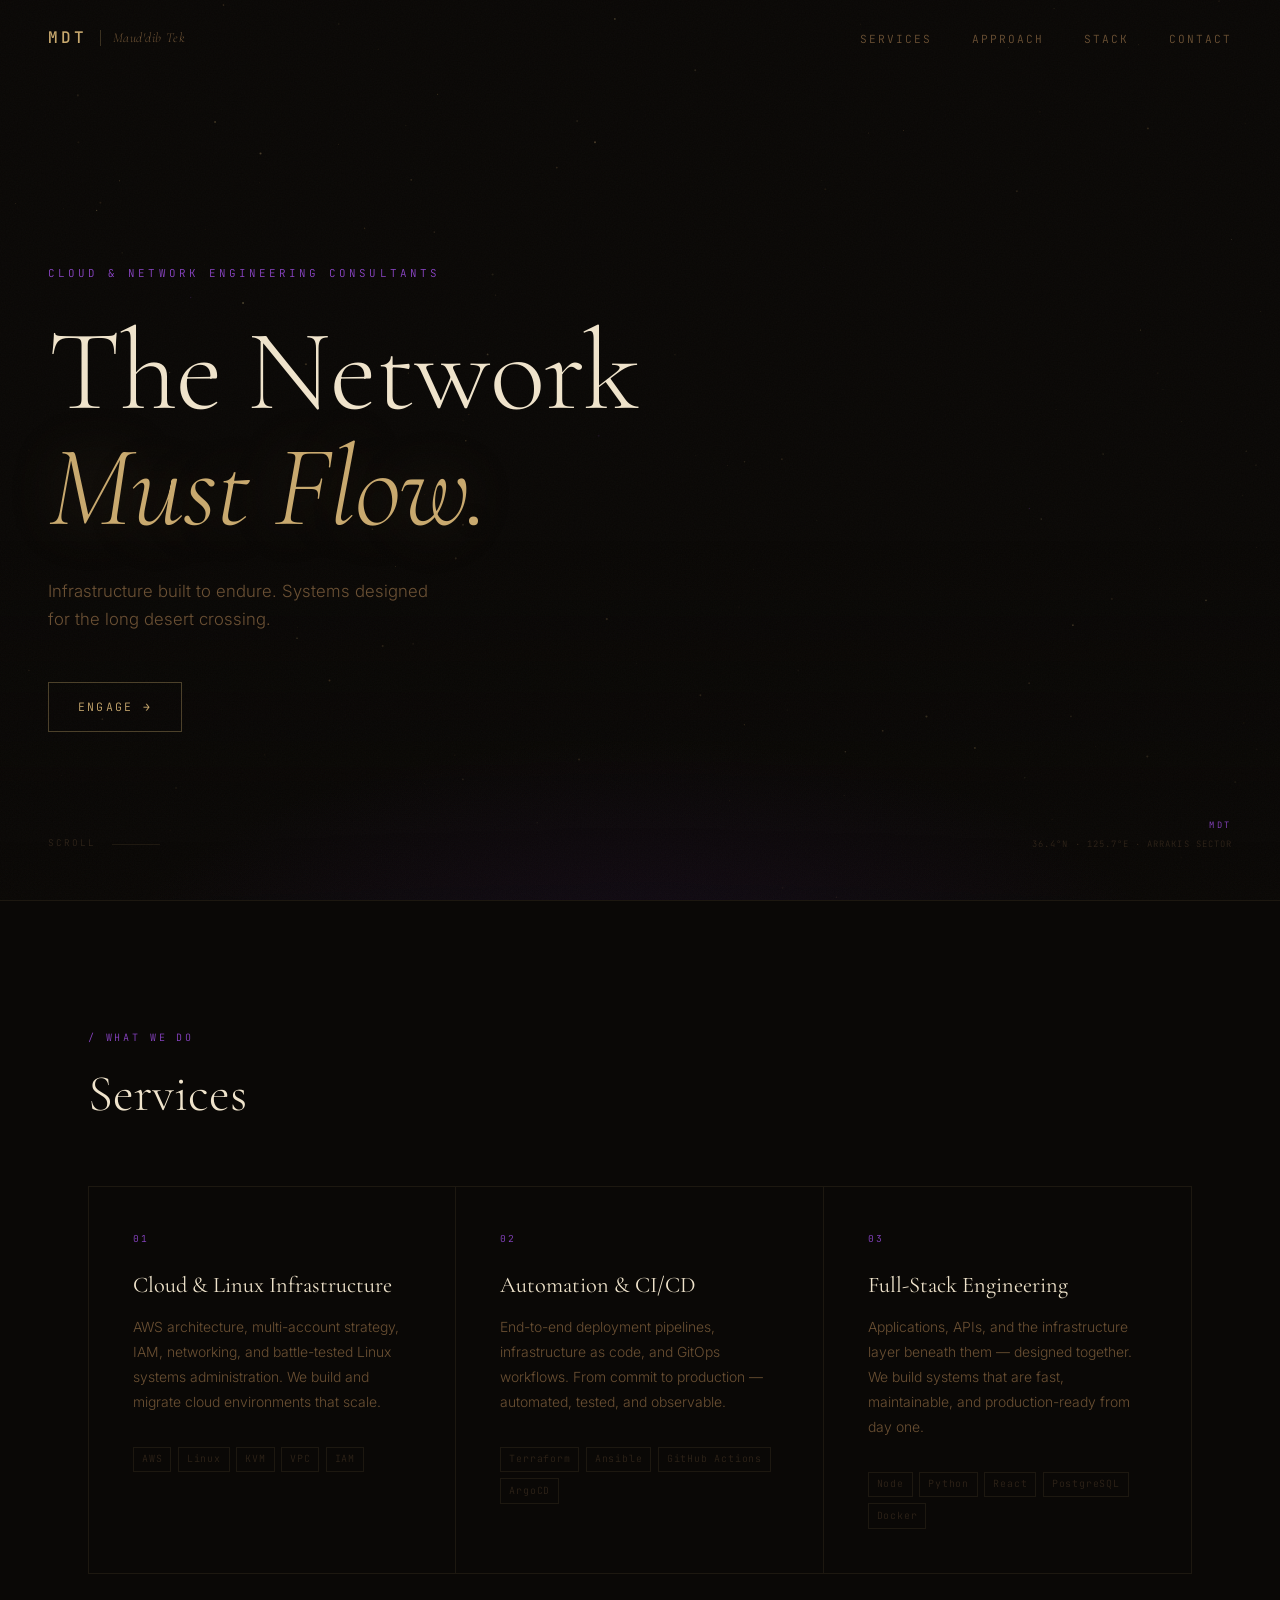
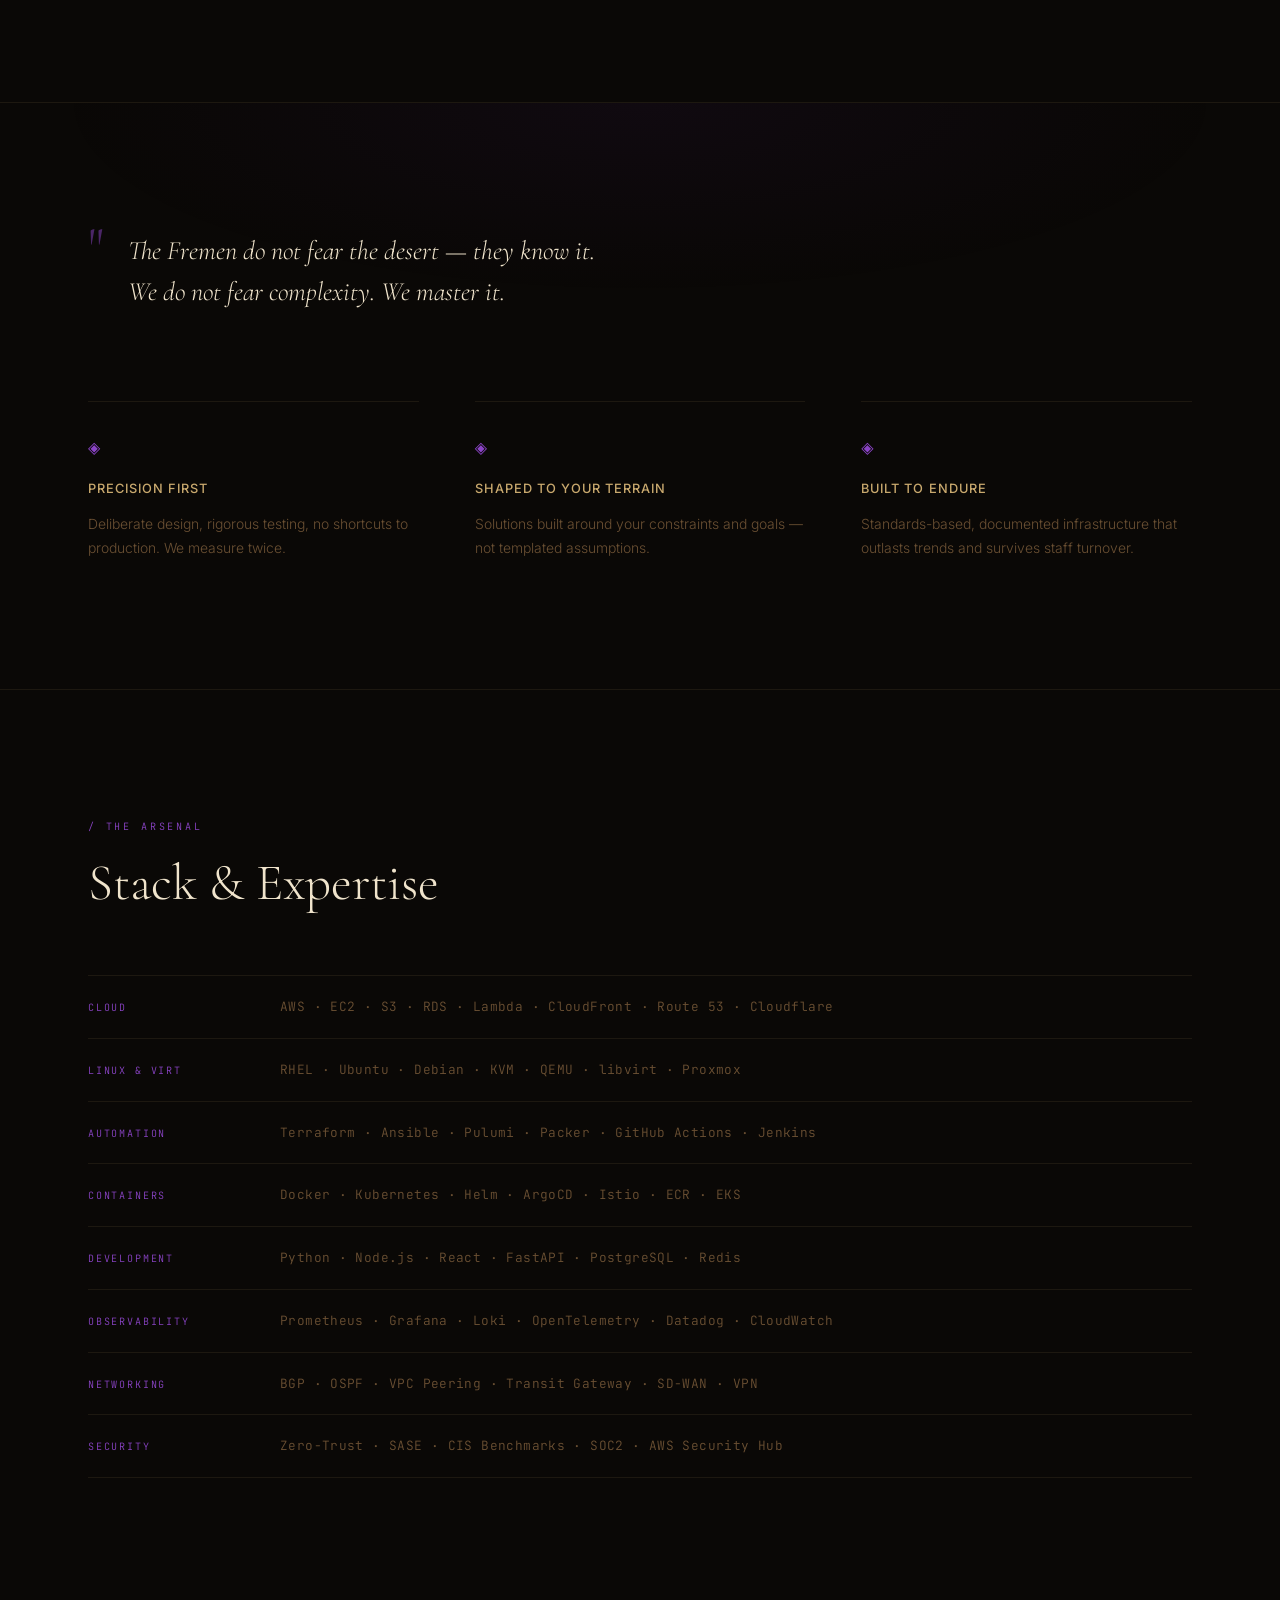
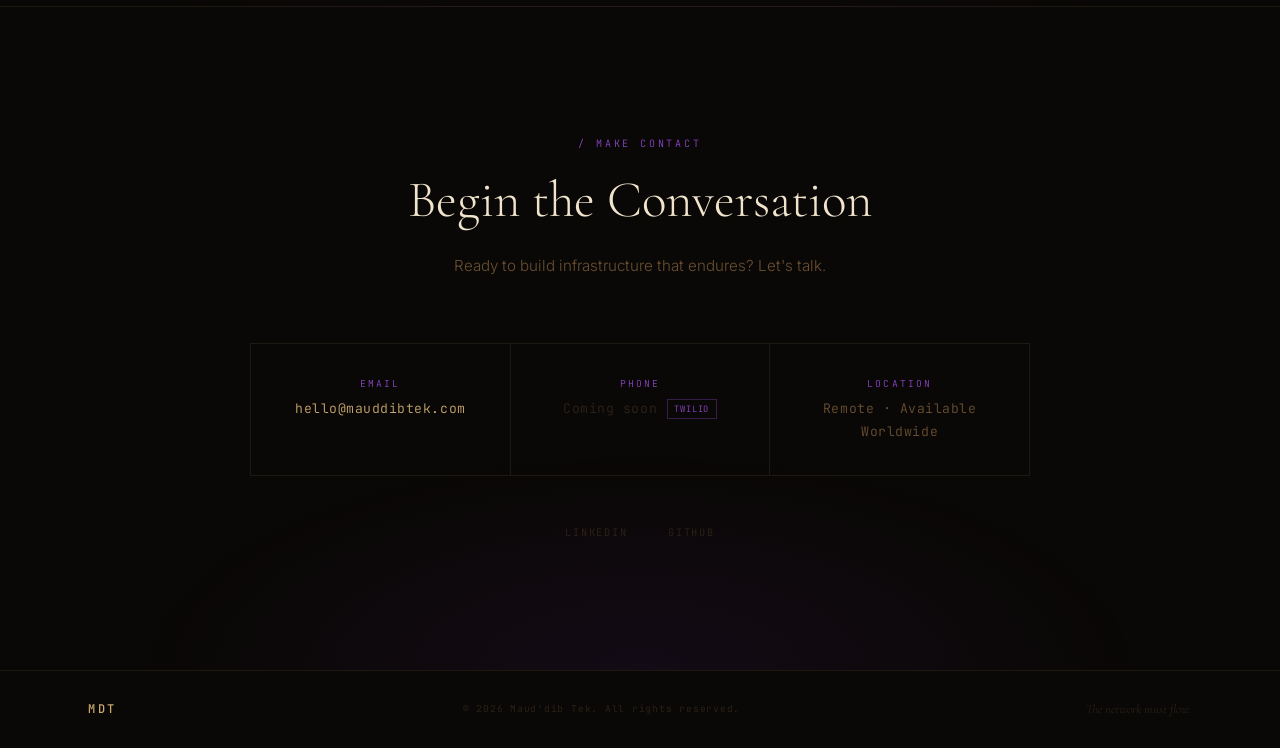
==== index.html @ 962f30f7 "Initial build: MDT — Maud'dib Tek landing site Dune-themed cloud/network engineering consulting land" ====
<!DOCTYPE html>
<html lang="en">
<head>
  <meta charset="UTF-8">
  <meta name="viewport" content="width=device-width, initial-scale=1.0">
  <meta name="description" content="MDT — Maud'dib Tek. Cloud, Linux, and network engineering consultants. The network must flow.">
  <title>MDT — Maud'dib Tek</title>
  <link rel="icon" href="favicon.svg" type="image/svg+xml">
  <link rel="preconnect" href="https://fonts.googleapis.com">
  <link rel="preconnect" href="https://fonts.gstatic.com" crossorigin>
  <link href="https://fonts.googleapis.com/css2?family=Cormorant+Garamond:ital,wght@0,300;0,400;0,500;1,300;1,400&family=Inter:wght@300;400;500&family=JetBrains+Mono:wght@300;400;500&display=swap" rel="stylesheet">
  <link rel="stylesheet" href="style.css">
</head>
<body>

  <canvas id="sand-canvas" aria-hidden="true"></canvas>

  <!-- Navigation -->
  <nav id="nav">
    <div class="nav-inner">
      <a href="#" class="nav-logo" aria-label="MDT home">
        <span class="logo-mdt">MDT</span>
        <span class="logo-rule"></span>
        <span class="logo-full">Maud'dib Tek</span>
      </a>
      <ul class="nav-links" role="list">
        <li><a href="#services">Services</a></li>
        <li><a href="#approach">Approach</a></li>
        <li><a href="#stack">Stack</a></li>
        <li><a href="#contact">Contact</a></li>
      </ul>
    </div>
  </nav>

  <!-- Hero -->
  <section id="hero" aria-label="Hero">
    <div class="hero-inner">
      <p class="hero-eyebrow">Cloud &amp; Network Engineering Consultants</p>
      <h1 class="hero-title">
        The Network<br><em>Must Flow.</em>
      </h1>
      <p class="hero-sub">
        Infrastructure built to endure. Systems designed for the long desert crossing.
      </p>
      <a href="#contact" class="btn-primary">Engage <span aria-hidden="true">→</span></a>
    </div>

    <div class="hero-coords" aria-hidden="true">
      <span class="coord-label">MDT</span>
      <span class="coord-val">36.4°N · 125.7°E · ARRAKIS SECTOR</span>
    </div>

    <div class="hero-scroll" aria-hidden="true">
      <span>scroll</span>
      <div class="scroll-bar"><div class="scroll-fill"></div></div>
    </div>
  </section>

  <!-- Services -->
  <section id="services" aria-labelledby="services-heading">
    <div class="section-inner">
      <p class="section-eyebrow reveal">/ what we do</p>
      <h2 id="services-heading" class="section-title reveal">Services</h2>
      <div class="services-grid">

        <article class="service-card reveal">
          <div class="card-num" aria-hidden="true">01</div>
          <h3>Cloud &amp; Linux Infrastructure</h3>
          <p>
            AWS architecture, multi-account strategy, IAM, networking, and battle-tested
            Linux systems administration. We build and migrate cloud environments that scale.
          </p>
          <ul class="tag-list" aria-label="Technologies">
            <li>AWS</li><li>Linux</li><li>KVM</li><li>VPC</li><li>IAM</li>
          </ul>
        </article>

        <article class="service-card reveal">
          <div class="card-num" aria-hidden="true">02</div>
          <h3>Automation &amp; CI/CD</h3>
          <p>
            End-to-end deployment pipelines, infrastructure as code, and GitOps workflows.
            From commit to production — automated, tested, and observable.
          </p>
          <ul class="tag-list" aria-label="Technologies">
            <li>Terraform</li><li>Ansible</li><li>GitHub Actions</li><li>ArgoCD</li>
          </ul>
        </article>

        <article class="service-card reveal">
          <div class="card-num" aria-hidden="true">03</div>
          <h3>Full-Stack Engineering</h3>
          <p>
            Applications, APIs, and the infrastructure layer beneath them — designed together.
            We build systems that are fast, maintainable, and production-ready from day one.
          </p>
          <ul class="tag-list" aria-label="Technologies">
            <li>Node</li><li>Python</li><li>React</li><li>PostgreSQL</li><li>Docker</li>
          </ul>
        </article>

      </div>
    </div>
  </section>

  <!-- Approach -->
  <section id="approach" aria-labelledby="approach-heading">
    <div class="section-inner">
      <div class="approach-quote reveal" aria-label="Company philosophy">
        <span class="quote-glyph" aria-hidden="true">"</span>
        <blockquote>
          The Fremen do not fear the desert — they know it.<br>
          We do not fear complexity. We master it.
        </blockquote>
      </div>

      <div class="approach-pillars">
        <div class="pillar reveal">
          <span class="pillar-mark" aria-hidden="true">◈</span>
          <h3>Precision First</h3>
          <p>Deliberate design, rigorous testing, no shortcuts to production. We measure twice.</p>
        </div>
        <div class="pillar reveal">
          <span class="pillar-mark" aria-hidden="true">◈</span>
          <h3>Shaped to Your Terrain</h3>
          <p>Solutions built around your constraints and goals — not templated assumptions.</p>
        </div>
        <div class="pillar reveal">
          <span class="pillar-mark" aria-hidden="true">◈</span>
          <h3>Built to Endure</h3>
          <p>Standards-based, documented infrastructure that outlasts trends and survives staff turnover.</p>
        </div>
      </div>
    </div>
  </section>

  <!-- Stack -->
  <section id="stack" aria-labelledby="stack-heading">
    <div class="section-inner">
      <p class="section-eyebrow reveal">/ the arsenal</p>
      <h2 id="stack-heading" class="section-title reveal">Stack &amp; Expertise</h2>
      <div class="stack-grid">
        <div class="stack-row reveal">
          <span class="stack-cat">Cloud</span>
          <span class="stack-items">AWS · EC2 · S3 · RDS · Lambda · CloudFront · Route 53 · Cloudflare</span>
        </div>
        <div class="stack-row reveal">
          <span class="stack-cat">Linux &amp; Virt</span>
          <span class="stack-items">RHEL · Ubuntu · Debian · KVM · QEMU · libvirt · Proxmox</span>
        </div>
        <div class="stack-row reveal">
          <span class="stack-cat">Automation</span>
          <span class="stack-items">Terraform · Ansible · Pulumi · Packer · GitHub Actions · Jenkins</span>
        </div>
        <div class="stack-row reveal">
          <span class="stack-cat">Containers</span>
          <span class="stack-items">Docker · Kubernetes · Helm · ArgoCD · Istio · ECR · EKS</span>
        </div>
        <div class="stack-row reveal">
          <span class="stack-cat">Development</span>
          <span class="stack-items">Python · Node.js · React · FastAPI · PostgreSQL · Redis</span>
        </div>
        <div class="stack-row reveal">
          <span class="stack-cat">Observability</span>
          <span class="stack-items">Prometheus · Grafana · Loki · OpenTelemetry · Datadog · CloudWatch</span>
        </div>
        <div class="stack-row reveal">
          <span class="stack-cat">Networking</span>
          <span class="stack-items">BGP · OSPF · VPC Peering · Transit Gateway · SD-WAN · VPN</span>
        </div>
        <div class="stack-row reveal">
          <span class="stack-cat">Security</span>
          <span class="stack-items">Zero-Trust · SASE · CIS Benchmarks · SOC2 · AWS Security Hub</span>
        </div>
      </div>
    </div>
  </section>

  <!-- Contact -->
  <section id="contact" aria-labelledby="contact-heading">
    <div class="section-inner">
      <p class="section-eyebrow reveal">/ make contact</p>
      <h2 id="contact-heading" class="section-title reveal">Begin the Conversation</h2>
      <p class="contact-sub reveal">
        Ready to build infrastructure that endures? Let's talk.
      </p>

      <div class="contact-block reveal">
        <div class="contact-item">
          <span class="contact-label">Email</span>
          <a href="mailto:hello@mauddibtek.com" class="contact-val">hello@mauddibtek.com</a>
        </div>
        <div class="contact-divider" aria-hidden="true"></div>
        <div class="contact-item">
          <span class="contact-label">Phone</span>
          <a href="tel:+10000000000" class="contact-val contact-soon">
            Coming soon
            <span class="soon-tag">Twilio</span>
          </a>
        </div>
        <div class="contact-divider" aria-hidden="true"></div>
        <div class="contact-item">
          <span class="contact-label">Location</span>
          <span class="contact-val contact-plain">Remote · Available Worldwide</span>
        </div>
      </div>

      <div class="contact-links reveal">
        <a href="#" class="contact-link" aria-label="LinkedIn">LinkedIn</a>
        <a href="#" class="contact-link" aria-label="GitHub">GitHub</a>
      </div>
    </div>
  </section>

  <!-- Footer -->
  <footer>
    <div class="footer-inner">
      <span class="footer-logo">MDT</span>
      <span class="footer-copy">© 2026 Maud'dib Tek. All rights reserved.</span>
      <span class="footer-tag" aria-hidden="true">The network must flow.</span>
    </div>
  </footer>

  <script src="script.js"></script>
</body>
</html>
---- style.css ----
/* ═══════════════════════════════════════════════════════
   MDT — MAUD'DIB TEK
   Arrakis Design System · Sand & Spice
   ═══════════════════════════════════════════════════════ */

:root {
  /* Sand palette — primary */
  --sand-00: #0A0806;
  --sand-01: #141009;
  --sand-02: #1E180F;
  --sand-03: #2E2318;
  --sand-04: #6B5033;
  --sand-05: #A8824F;
  --sand-06: #C9A96E;
  --sand-07: #DEC898;
  --sand-08: #F0E4CC;
  --sand-09: #FAF5EE;

  /* Spice purple — accent only */
  --spice-deep:  #3D1260;
  --spice:       #6527A0;
  --spice-mid:   #8B44C7;
  --spice-glow:  #A855F7;
  --spice-pale:  #D8B4FE;

  /* Semantic */
  --bg:           var(--sand-00);
  --surface:      var(--sand-01);
  --border:       rgba(201, 169, 110, 0.1);
  --border-hover: rgba(201, 169, 110, 0.25);
  --text-hi:      var(--sand-08);
  --text-mid:     var(--sand-06);
  --text-lo:      var(--sand-04);
  --text-dim:     var(--sand-03);
  --accent:       var(--spice);
  --accent-glow:  var(--spice-glow);

  /* Typography */
  --serif:  'Cormorant Garamond', 'Georgia', serif;
  --sans:   'Inter', system-ui, sans-serif;
  --mono:   'JetBrains Mono', 'Courier New', monospace;

  /* Spacing */
  --gutter: clamp(1.5rem, 5vw, 3rem);
  --section-v: clamp(5rem, 10vw, 9rem);
}

/* ── Reset ── */
*, *::before, *::after { box-sizing: border-box; margin: 0; padding: 0; }
html { scroll-behavior: smooth; font-size: 16px; }
ul[role="list"] { list-style: none; }
a { color: inherit; text-decoration: none; }
img { display: block; max-width: 100%; }

/* ── Body ── */
body {
  background-color: var(--bg);
  color: var(--text-hi);
  font-family: var(--sans);
  font-weight: 300;
  line-height: 1.7;
  overflow-x: hidden;
}

/* Grain overlay */
body::after {
  content: '';
  position: fixed;
  inset: 0;
  background-image: url("data:image/svg+xml,%3Csvg xmlns='http://www.w3.org/2000/svg' width='300' height='300'%3E%3Cfilter id='n'%3E%3CfeTurbulence type='fractalNoise' baseFrequency='0.75' numOctaves='4' stitchTiles='stitch'/%3E%3C/filter%3E%3Crect width='300' height='300' filter='url(%23n)' opacity='1'/%3E%3C/svg%3E");
  opacity: 0.028;
  pointer-events: none;
  z-index: 9000;
}

/* ── Canvas ── */
#sand-canvas {
  position: fixed;
  inset: 0;
  width: 100%;
  height: 100%;
  pointer-events: none;
  z-index: 0;
}

/* ── Layout helpers ── */
.section-inner {
  position: relative;
  z-index: 1;
  max-width: 1200px;
  margin: 0 auto;
  padding: var(--section-v) var(--gutter);
}

/* ══════════════════════════════════════════════════════
   NAVIGATION
   ══════════════════════════════════════════════════════ */
#nav {
  position: fixed;
  top: 0; left: 0; right: 0;
  z-index: 100;
  padding: 1.5rem var(--gutter);
  transition: background 0.4s, backdrop-filter 0.4s, border-color 0.4s;
  border-bottom: 1px solid transparent;
}

#nav.scrolled {
  background: rgba(10, 8, 6, 0.88);
  backdrop-filter: blur(16px);
  -webkit-backdrop-filter: blur(16px);
  border-color: var(--border);
}

.nav-inner {
  max-width: 1200px;
  margin: 0 auto;
  display: flex;
  align-items: center;
  justify-content: space-between;
}

.nav-logo {
  display: flex;
  align-items: center;
  gap: 0.75rem;
}

.logo-mdt {
  font-family: var(--mono);
  font-size: 1rem;
  font-weight: 500;
  color: var(--sand-06);
  letter-spacing: 0.2em;
}

.logo-rule {
  width: 1px;
  height: 1rem;
  background: var(--border-hover);
}

.logo-full {
  font-family: var(--serif);
  font-size: 0.85rem;
  font-style: italic;
  color: var(--text-lo);
  letter-spacing: 0.04em;
}

.nav-links {
  display: flex;
  gap: 2.5rem;
}

.nav-links a {
  font-family: var(--mono);
  font-size: 0.7rem;
  letter-spacing: 0.18em;
  text-transform: uppercase;
  color: var(--text-lo);
  transition: color 0.2s;
}

.nav-links a:hover { color: var(--sand-06); }

/* ══════════════════════════════════════════════════════
   HERO
   ══════════════════════════════════════════════════════ */
#hero {
  position: relative;
  z-index: 1;
  min-height: 100svh;
  display: flex;
  align-items: center;
  padding: 0 var(--gutter);
  /* Faint spice aurora at bottom */
  background:
    radial-gradient(ellipse 60% 40% at 50% 110%, rgba(101, 39, 160, 0.12) 0%, transparent 70%),
    linear-gradient(180deg, transparent 60%, rgba(10, 8, 6, 0.6) 100%);
}

.hero-inner {
  max-width: 1200px;
  width: 100%;
  margin: 0 auto;
  padding-top: 6rem;
}

.hero-eyebrow {
  font-family: var(--mono);
  font-size: 0.68rem;
  letter-spacing: 0.28em;
  text-transform: uppercase;
  color: var(--spice-mid);
  margin-bottom: 2rem;
  opacity: 0;
  animation: fade-up 0.7s ease 0.2s forwards;
}

.hero-title {
  font-family: var(--serif);
  font-size: clamp(3.25rem, 9vw, 7.5rem);
  font-weight: 300;
  line-height: 1.0;
  letter-spacing: -0.01em;
  color: var(--text-hi);
  margin-bottom: 2rem;
  opacity: 0;
  animation: fade-up 0.7s ease 0.4s forwards;
}

.hero-title em {
  font-style: italic;
  color: var(--sand-06);
  text-shadow: 0 0 60px rgba(201, 169, 110, 0.25);
}

.hero-sub {
  font-size: clamp(0.9rem, 1.5vw, 1.05rem);
  color: var(--text-lo);
  max-width: 400px;
  margin-bottom: 3rem;
  opacity: 0;
  animation: fade-up 0.7s ease 0.6s forwards;
}

.btn-primary {
  display: inline-flex;
  align-items: center;
  gap: 0.6rem;
  font-family: var(--mono);
  font-size: 0.72rem;
  letter-spacing: 0.2em;
  text-transform: uppercase;
  color: var(--sand-06);
  border: 1px solid rgba(201, 169, 110, 0.35);
  padding: 0.9rem 1.8rem;
  transition: background 0.25s, border-color 0.25s, box-shadow 0.25s, gap 0.2s;
  opacity: 0;
  animation: fade-up 0.7s ease 0.8s forwards;
}

.btn-primary:hover {
  background: rgba(201, 169, 110, 0.07);
  border-color: rgba(201, 169, 110, 0.6);
  box-shadow: 0 0 24px rgba(201, 169, 110, 0.08);
  gap: 0.9rem;
}

/* Hero coordinates */
.hero-coords {
  position: absolute;
  bottom: 3rem;
  right: var(--gutter);
  display: flex;
  flex-direction: column;
  align-items: flex-end;
  gap: 0.25rem;
  opacity: 0;
  animation: fade-in 1s ease 1.4s forwards;
}

.coord-label {
  font-family: var(--mono);
  font-size: 0.55rem;
  letter-spacing: 0.3em;
  text-transform: uppercase;
  color: var(--spice-mid);
}

.coord-val {
  font-family: var(--mono);
  font-size: 0.55rem;
  letter-spacing: 0.12em;
  color: var(--text-dim);
}

/* Scroll hint */
.hero-scroll {
  position: absolute;
  bottom: 3rem;
  left: var(--gutter);
  display: flex;
  align-items: center;
  gap: 1rem;
  opacity: 0;
  animation: fade-in 1s ease 1.6s forwards;
}

.hero-scroll span {
  font-family: var(--mono);
  font-size: 0.58rem;
  letter-spacing: 0.22em;
  text-transform: uppercase;
  color: var(--text-dim);
}

.scroll-bar {
  width: 48px;
  height: 1px;
  background: var(--border);
  overflow: hidden;
}

.scroll-fill {
  width: 100%;
  height: 100%;
  background: var(--sand-05);
  transform: translateX(-100%);
  animation: scan 2.5s ease-in-out infinite 2s;
}

/* ══════════════════════════════════════════════════════
   SERVICES
   ══════════════════════════════════════════════════════ */
#services {
  border-top: 1px solid var(--border);
  position: relative;
  z-index: 1;
}

.section-eyebrow {
  display: block;
  font-family: var(--mono);
  font-size: 0.63rem;
  letter-spacing: 0.28em;
  text-transform: uppercase;
  color: var(--spice-mid);
  margin-bottom: 1.25rem;
}

.section-title {
  font-family: var(--serif);
  font-size: clamp(2rem, 4vw, 3.25rem);
  font-weight: 300;
  color: var(--text-hi);
  margin-bottom: 4rem;
  line-height: 1.1;
}

.services-grid {
  display: grid;
  grid-template-columns: repeat(3, 1fr);
  border: 1px solid var(--border);
}

.service-card {
  padding: clamp(2rem, 4vw, 2.75rem);
  border-right: 1px solid var(--border);
  position: relative;
  overflow: hidden;
  transition: background 0.3s;
}

.service-card:last-child { border-right: none; }

/* Spice bar on hover */
.service-card::before {
  content: '';
  position: absolute;
  top: 0; left: 0; right: 0;
  height: 2px;
  background: linear-gradient(90deg, transparent, var(--spice-glow), transparent);
  transform: scaleX(0);
  transition: transform 0.45s ease;
}

.service-card:hover::before { transform: scaleX(1); }
.service-card:hover { background: rgba(101, 39, 160, 0.04); }

.card-num {
  font-family: var(--mono);
  font-size: 0.6rem;
  letter-spacing: 0.2em;
  color: var(--spice-mid);
  margin-bottom: 1.5rem;
}

.service-card h3 {
  font-family: var(--serif);
  font-size: 1.4rem;
  font-weight: 400;
  color: var(--text-hi);
  margin-bottom: 1rem;
  line-height: 1.2;
}

.service-card p {
  font-size: 0.87rem;
  color: var(--text-lo);
  line-height: 1.8;
  margin-bottom: 2rem;
}

.tag-list {
  list-style: none;
  display: flex;
  flex-wrap: wrap;
  gap: 0.4rem;
}

.tag-list li {
  font-family: var(--mono);
  font-size: 0.62rem;
  letter-spacing: 0.08em;
  color: var(--text-dim);
  border: 1px solid var(--border);
  padding: 0.2rem 0.5rem;
  transition: color 0.2s, border-color 0.2s;
}

.service-card:hover .tag-list li {
  color: var(--spice-pale);
  border-color: rgba(168, 85, 247, 0.25);
}

/* ══════════════════════════════════════════════════════
   APPROACH
   ══════════════════════════════════════════════════════ */
#approach {
  border-top: 1px solid var(--border);
  position: relative;
  z-index: 1;
  background: radial-gradient(ellipse 70% 50% at 50% 0%, rgba(101, 39, 160, 0.07) 0%, transparent 65%);
}

.approach-quote {
  position: relative;
  padding-left: 2.5rem;
  margin-bottom: 5.5rem;
}

.quote-glyph {
  position: absolute;
  left: 0;
  top: -0.75rem;
  font-family: var(--serif);
  font-size: 3.5rem;
  line-height: 1;
  color: var(--spice-mid);
  opacity: 0.5;
}

blockquote {
  font-family: var(--serif);
  font-size: clamp(1.2rem, 2.5vw, 1.65rem);
  font-style: italic;
  font-weight: 300;
  color: var(--text-hi);
  line-height: 1.55;
  max-width: 680px;
}

.approach-pillars {
  display: grid;
  grid-template-columns: repeat(3, 1fr);
  gap: 3.5rem;
}

.pillar {
  border-top: 1px solid var(--border);
  padding-top: 2rem;
  transition: border-color 0.3s;
}

.pillar:hover { border-color: rgba(168, 85, 247, 0.3); }

.pillar-mark {
  display: block;
  font-size: 1rem;
  color: var(--spice-mid);
  margin-bottom: 1.1rem;
}

.pillar h3 {
  font-family: var(--sans);
  font-size: 0.8rem;
  font-weight: 500;
  letter-spacing: 0.08em;
  text-transform: uppercase;
  color: var(--sand-06);
  margin-bottom: 0.75rem;
}

.pillar p {
  font-size: 0.87rem;
  color: var(--text-lo);
  line-height: 1.75;
}

/* ══════════════════════════════════════════════════════
   STACK
   ══════════════════════════════════════════════════════ */
#stack {
  border-top: 1px solid var(--border);
  position: relative;
  z-index: 1;
}

.stack-grid {
  display: flex;
  flex-direction: column;
}

.stack-row {
  display: grid;
  grid-template-columns: 10rem 1fr;
  gap: 2rem;
  align-items: baseline;
  padding: 1.25rem 0;
  border-bottom: 1px solid var(--border);
  transition: background 0.2s;
}

.stack-row:first-child { border-top: 1px solid var(--border); }

.stack-row:hover {
  background: rgba(201, 169, 110, 0.02);
}

.stack-cat {
  font-family: var(--mono);
  font-size: 0.63rem;
  letter-spacing: 0.18em;
  text-transform: uppercase;
  color: var(--spice-mid);
  white-space: nowrap;
}

.stack-items {
  font-family: var(--mono);
  font-size: 0.8rem;
  color: var(--text-lo);
  letter-spacing: 0.03em;
}

/* ══════════════════════════════════════════════════════
   CONTACT
   ══════════════════════════════════════════════════════ */
#contact {
  border-top: 1px solid var(--border);
  position: relative;
  z-index: 1;
  background: radial-gradient(ellipse 60% 50% at 50% 100%, rgba(101, 39, 160, 0.1) 0%, transparent 65%);
}

#contact .section-inner {
  text-align: center;
}

#contact .section-eyebrow { display: block; }
#contact .section-title { margin-left: auto; margin-right: auto; }

.contact-sub {
  font-size: 0.95rem;
  color: var(--text-lo);
  margin-top: -2.5rem;
  margin-bottom: 4rem;
}

.contact-block {
  display: flex;
  align-items: stretch;
  justify-content: center;
  gap: 0;
  border: 1px solid var(--border);
  max-width: 780px;
  margin: 0 auto 3rem;
}

.contact-item {
  flex: 1;
  display: flex;
  flex-direction: column;
  gap: 0.4rem;
  padding: 2rem;
}

.contact-divider {
  width: 1px;
  background: var(--border);
  flex-shrink: 0;
}

.contact-label {
  font-family: var(--mono);
  font-size: 0.6rem;
  letter-spacing: 0.22em;
  text-transform: uppercase;
  color: var(--spice-mid);
}

.contact-val {
  font-family: var(--mono);
  font-size: 0.82rem;
  color: var(--sand-06);
  letter-spacing: 0.04em;
  transition: color 0.2s;
}

a.contact-val:hover { color: var(--sand-08); }

.contact-plain { color: var(--text-lo); cursor: default; }

.contact-soon {
  display: flex;
  align-items: center;
  justify-content: center;
  gap: 0.6rem;
  color: var(--text-dim);
  cursor: default;
}

.soon-tag {
  font-family: var(--mono);
  font-size: 0.55rem;
  letter-spacing: 0.1em;
  text-transform: uppercase;
  color: var(--spice-mid);
  border: 1px solid rgba(139, 68, 199, 0.35);
  padding: 0.1rem 0.4rem;
}

.contact-links {
  display: flex;
  justify-content: center;
  gap: 2.5rem;
}

.contact-link {
  font-family: var(--mono);
  font-size: 0.65rem;
  letter-spacing: 0.18em;
  text-transform: uppercase;
  color: var(--text-dim);
  transition: color 0.2s;
}

.contact-link:hover { color: var(--sand-06); }

/* ══════════════════════════════════════════════════════
   FOOTER
   ══════════════════════════════════════════════════════ */
footer {
  position: relative;
  z-index: 1;
  border-top: 1px solid var(--border);
}

.footer-inner {
  max-width: 1200px;
  margin: 0 auto;
  padding: 1.75rem var(--gutter);
  display: flex;
  align-items: center;
  justify-content: space-between;
  gap: 1rem;
}

.footer-logo {
  font-family: var(--mono);
  font-size: 0.75rem;
  font-weight: 500;
  letter-spacing: 0.22em;
  color: var(--sand-06);
}

.footer-copy {
  font-family: var(--mono);
  font-size: 0.6rem;
  letter-spacing: 0.08em;
  color: var(--text-dim);
}

.footer-tag {
  font-family: var(--serif);
  font-size: 0.8rem;
  font-style: italic;
  color: var(--text-dim);
}

/* ══════════════════════════════════════════════════════
   ANIMATIONS
   ══════════════════════════════════════════════════════ */
@keyframes fade-up {
  from { opacity: 0; transform: translateY(22px); }
  to   { opacity: 1; transform: translateY(0); }
}

@keyframes fade-in {
  from { opacity: 0; }
  to   { opacity: 1; }
}

@keyframes scan {
  0%   { transform: translateX(-100%); }
  100% { transform: translateX(100%); }
}

/* Scroll reveal */
.reveal {
  opacity: 0;
  transform: translateY(28px);
  transition: opacity 0.65s ease, transform 0.65s ease;
}

.reveal.visible {
  opacity: 1;
  transform: translateY(0);
}

/* Stagger siblings */
.service-card.reveal:nth-child(2) { transition-delay: 0.1s; }
.service-card.reveal:nth-child(3) { transition-delay: 0.2s; }
.pillar.reveal:nth-child(2) { transition-delay: 0.1s; }
.pillar.reveal:nth-child(3) { transition-delay: 0.2s; }
.stack-row.reveal:nth-child(2)  { transition-delay: 0.05s; }
.stack-row.reveal:nth-child(3)  { transition-delay: 0.10s; }
.stack-row.reveal:nth-child(4)  { transition-delay: 0.15s; }
.stack-row.reveal:nth-child(5)  { transition-delay: 0.20s; }
.stack-row.reveal:nth-child(6)  { transition-delay: 0.25s; }
.stack-row.reveal:nth-child(7)  { transition-delay: 0.30s; }
.stack-row.reveal:nth-child(8)  { transition-delay: 0.35s; }

/* ══════════════════════════════════════════════════════
   RESPONSIVE
   ══════════════════════════════════════════════════════ */
@media (max-width: 900px) {
  .logo-full { display: none; }
  .logo-rule { display: none; }

  .nav-links { gap: 1.5rem; }

  .hero-coords { display: none; }

  .services-grid { grid-template-columns: 1fr; }
  .service-card {
    border-right: none;
    border-bottom: 1px solid var(--border);
  }
  .service-card:last-child { border-bottom: none; }

  .approach-pillars { grid-template-columns: 1fr; gap: 2rem; }

  .stack-row { grid-template-columns: 7rem 1fr; gap: 1rem; }

  .contact-block {
    flex-direction: column;
    text-align: left;
  }
  .contact-divider { width: 100%; height: 1px; }
  .contact-soon { justify-content: flex-start; }

  .footer-inner { flex-direction: column; text-align: center; gap: 0.5rem; }
  .footer-tag { display: none; }
}

@media (max-width: 600px) {
  .nav-links { display: none; }

  .approach-quote { padding-left: 1.75rem; }

  blockquote { font-size: 1.1rem; }

  .stack-row { grid-template-columns: 1fr; gap: 0.25rem; }
  .stack-cat { color: var(--spice-mid); }
}

/* ── Focus styles ── */
:focus-visible {
  outline: 2px solid var(--spice-glow);
  outline-offset: 3px;
  border-radius: 2px;
}
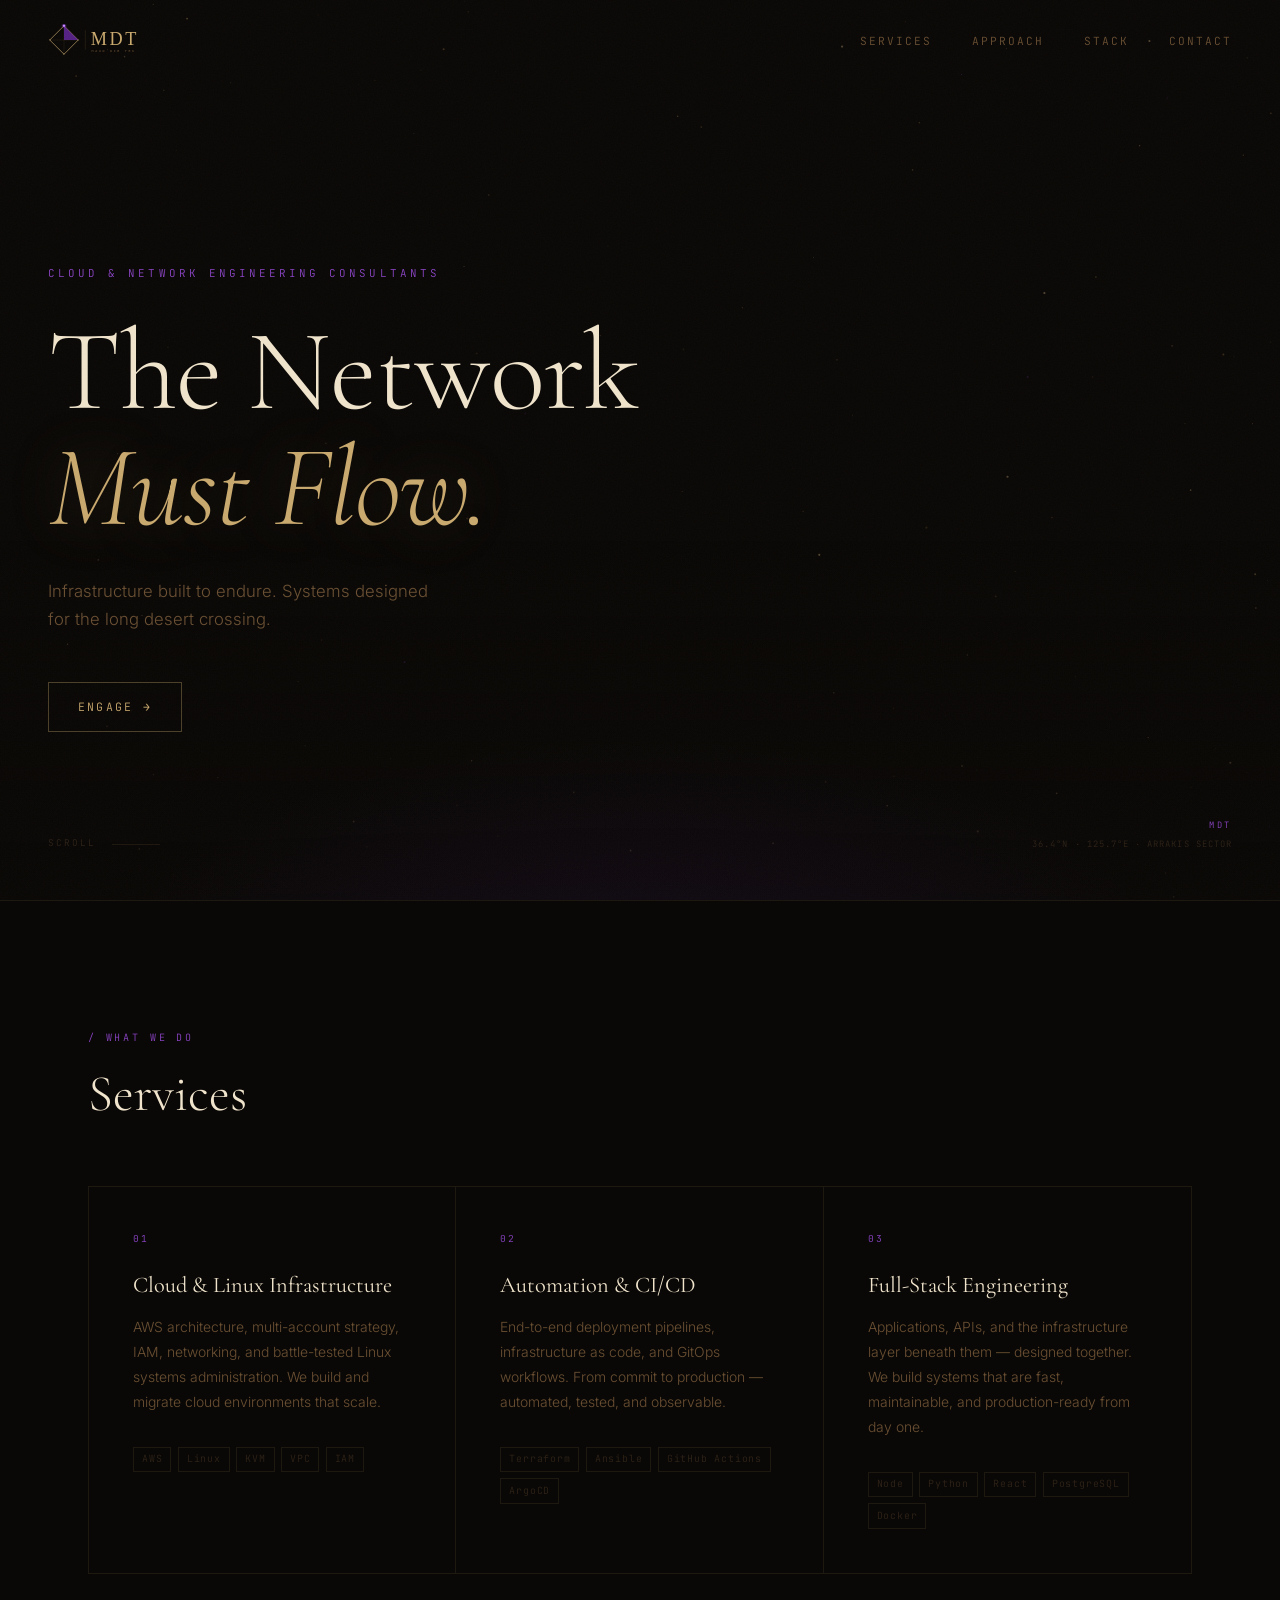
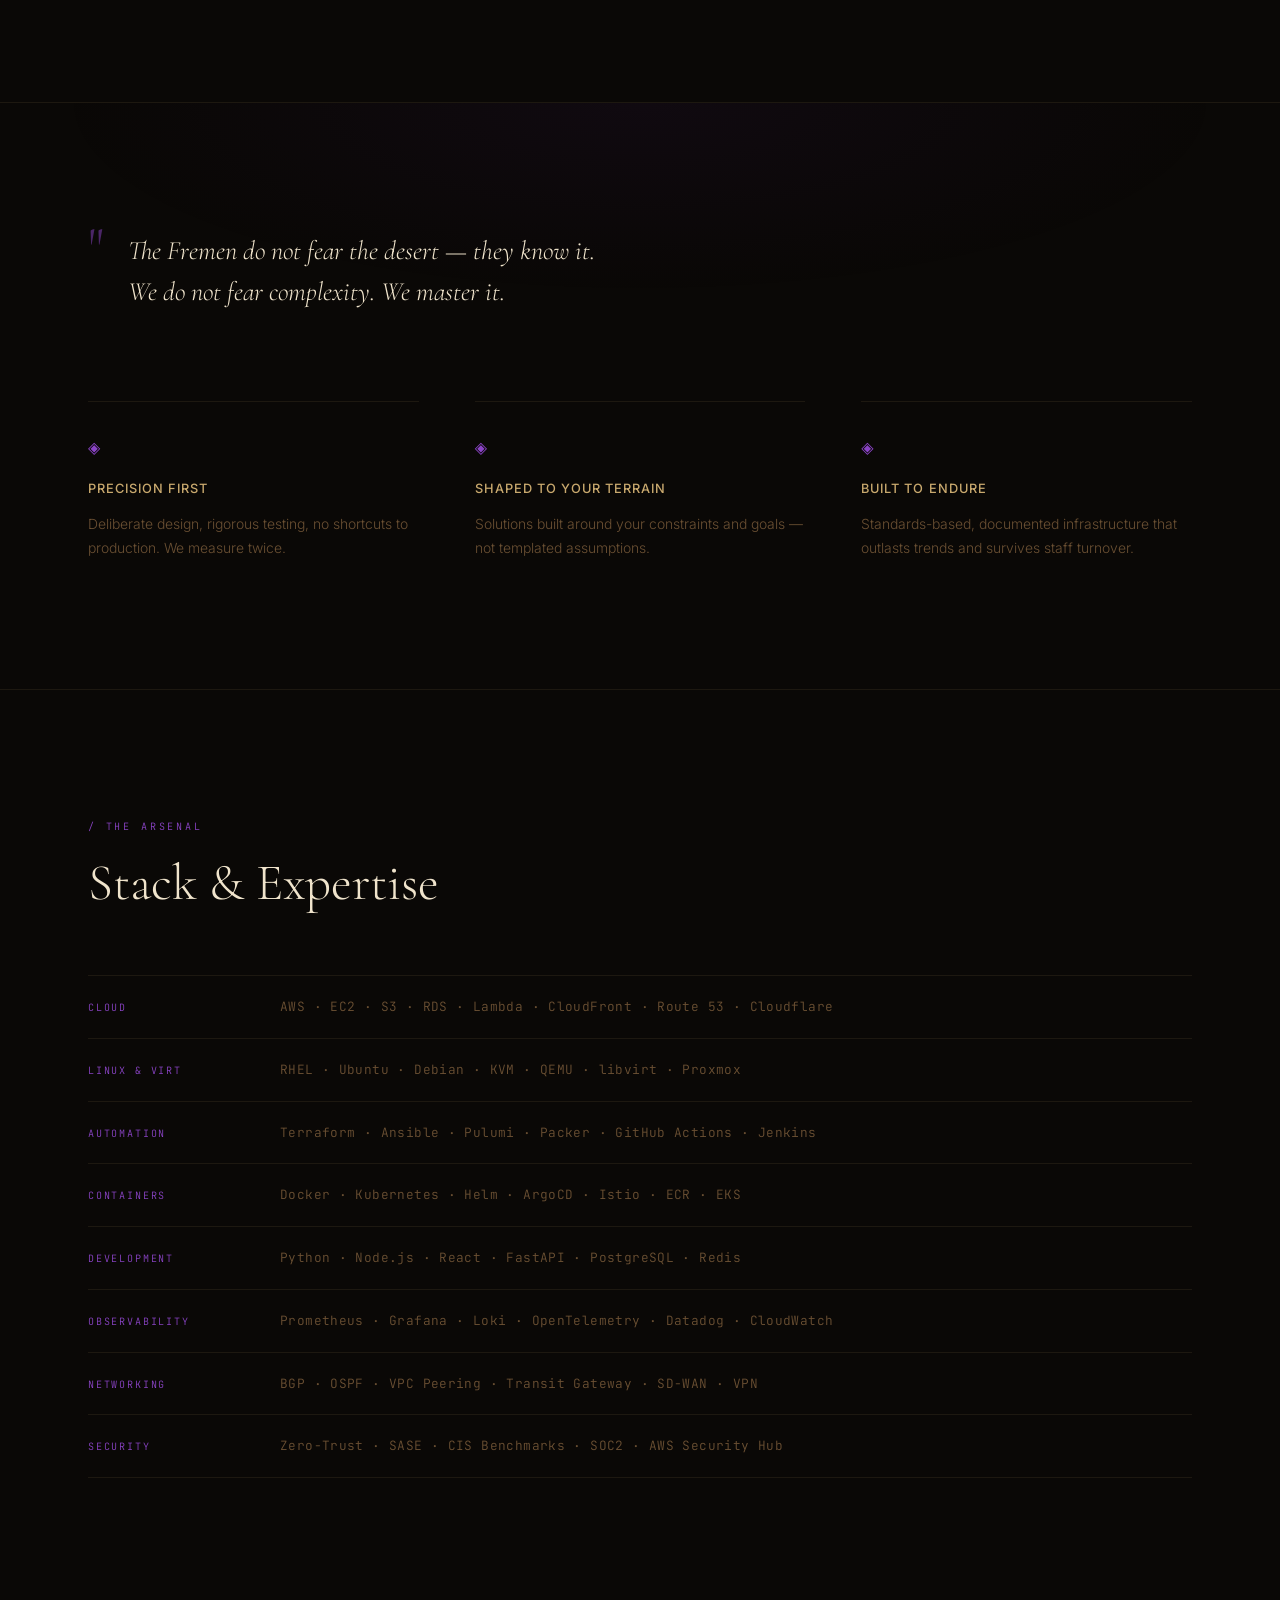
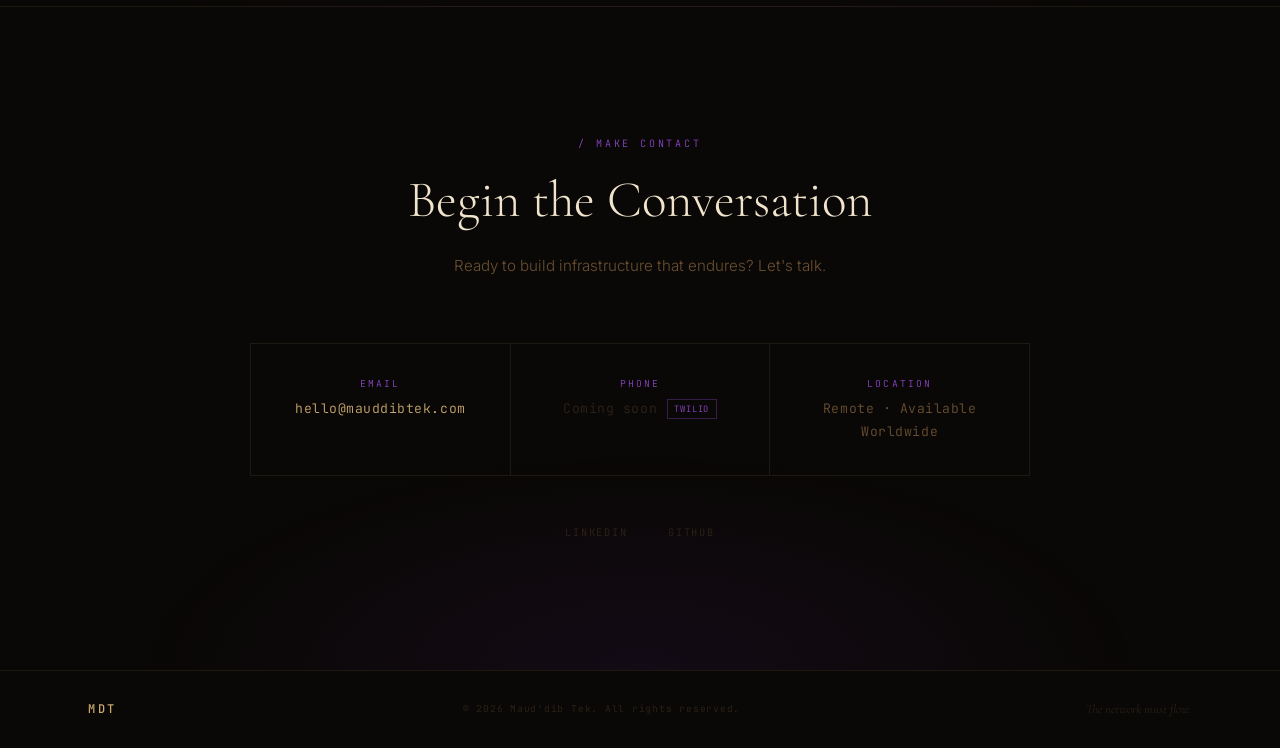
==== commit 43a500ef: "Add logo, letterhead, and logo integration - logo.svg: diamond mark (spice purple apex quadrant, san" ====
--- a/index.html
+++ b/index.html
@@ -4,6 +4,9 @@
   <meta charset="UTF-8">
   <meta name="viewport" content="width=device-width, initial-scale=1.0">
   <meta name="description" content="MDT — Maud'dib Tek. Cloud, Linux, and network engineering consultants. The network must flow.">
+  <meta property="og:title" content="MDT — Maud'dib Tek">
+  <meta property="og:description" content="Cloud &amp; network engineering consultants. The network must flow.">
+  <meta property="og:image" content="logo.svg">
   <title>MDT — Maud'dib Tek</title>
   <link rel="icon" href="favicon.svg" type="image/svg+xml">
   <link rel="preconnect" href="https://fonts.googleapis.com">
@@ -19,9 +22,7 @@
   <nav id="nav">
     <div class="nav-inner">
       <a href="#" class="nav-logo" aria-label="MDT home">
-        <span class="logo-mdt">MDT</span>
-        <span class="logo-rule"></span>
-        <span class="logo-full">Maud'dib Tek</span>
+        <img src="logo.svg" alt="MDT — Maud'dib Tek" class="nav-logo-img" height="36">
       </a>
       <ul class="nav-links" role="list">
         <li><a href="#services">Services</a></li>
--- a/style.css
+++ b/style.css
@@ -125,26 +125,11 @@
   gap: 0.75rem;
 }
 
-.logo-mdt {
-  font-family: var(--mono);
-  font-size: 1rem;
-  font-weight: 500;
-  color: var(--sand-06);
-  letter-spacing: 0.2em;
-}
-
-.logo-rule {
-  width: 1px;
-  height: 1rem;
-  background: var(--border-hover);
-}
-
-.logo-full {
-  font-family: var(--serif);
-  font-size: 0.85rem;
-  font-style: italic;
-  color: var(--text-lo);
-  letter-spacing: 0.04em;
+
+.nav-logo-img {
+  height: 32px;
+  width: auto;
+  display: block;
 }
 
 .nav-links {
@@ -726,9 +711,7 @@
    RESPONSIVE
    ══════════════════════════════════════════════════════ */
 @media (max-width: 900px) {
-  .logo-full { display: none; }
-  .logo-rule { display: none; }
-
+  .nav-logo-img { height: 28px; }
   .nav-links { gap: 1.5rem; }
 
   .hero-coords { display: none; }
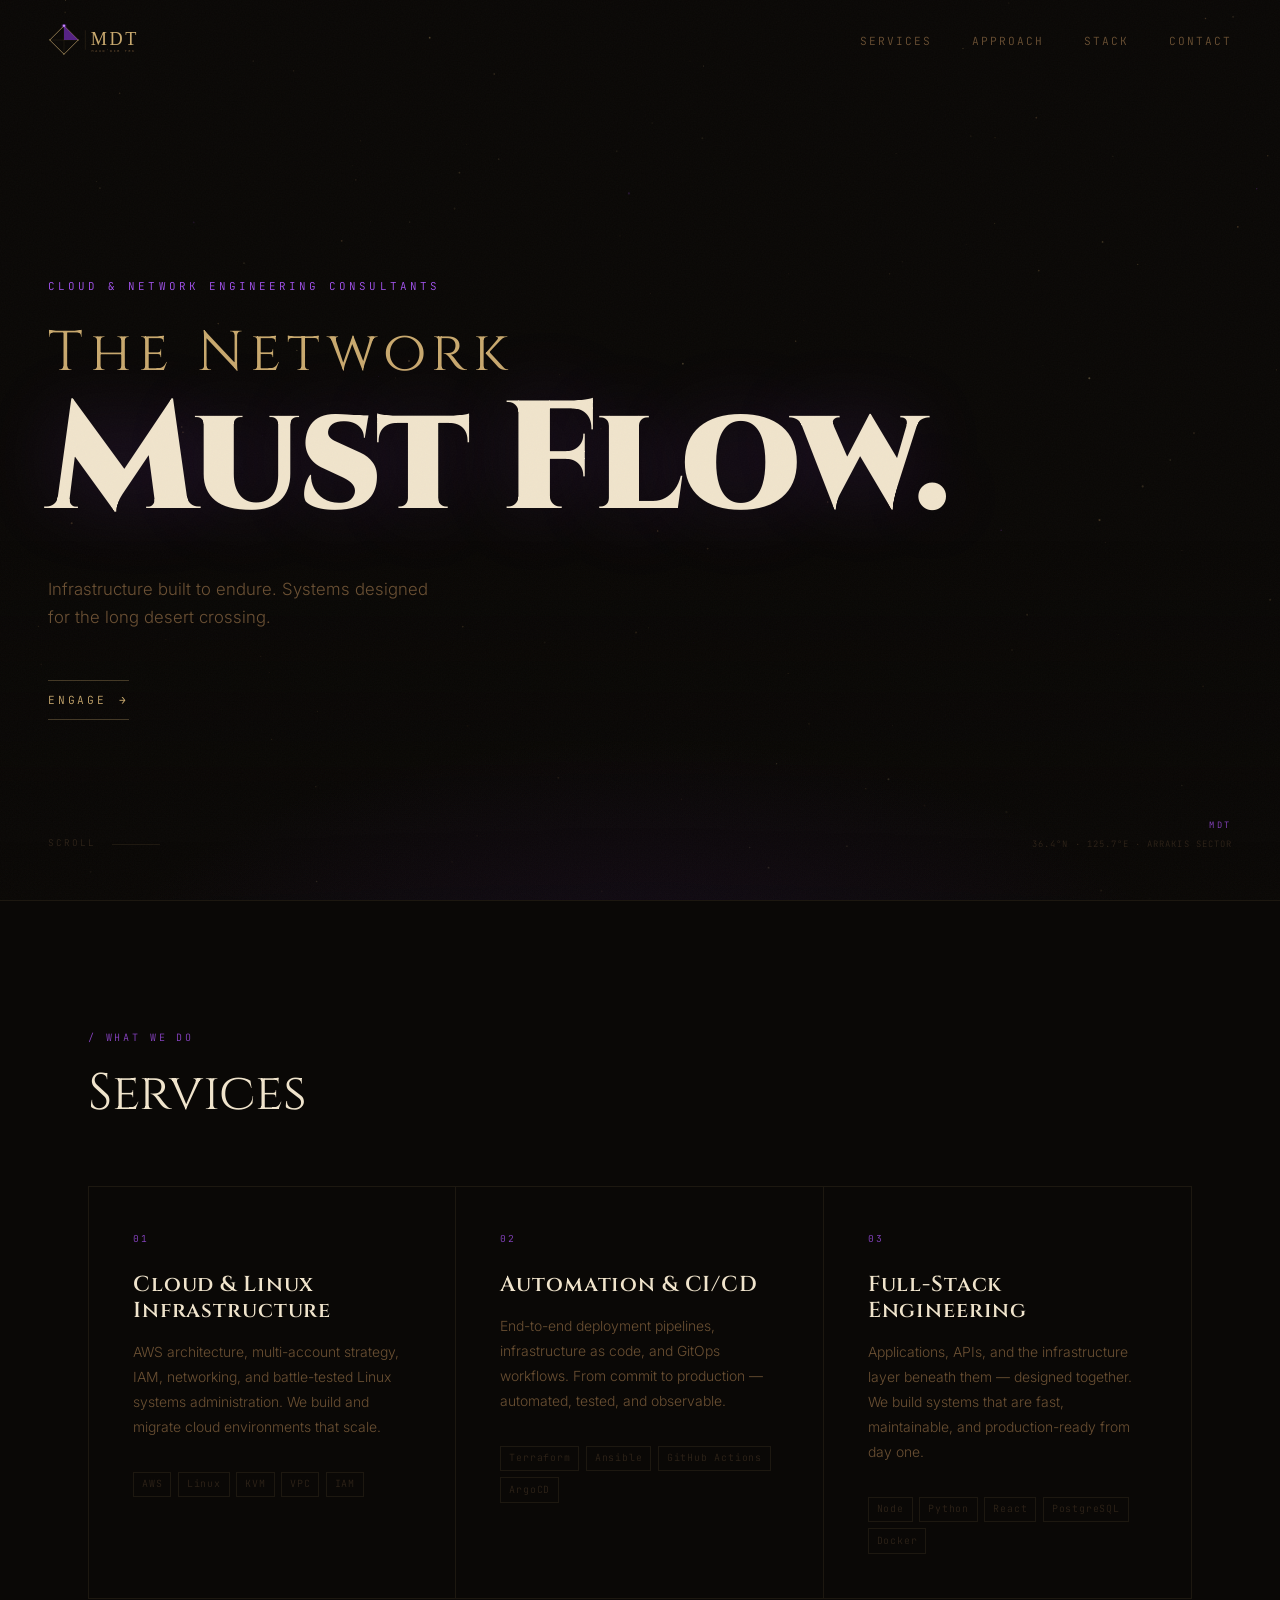
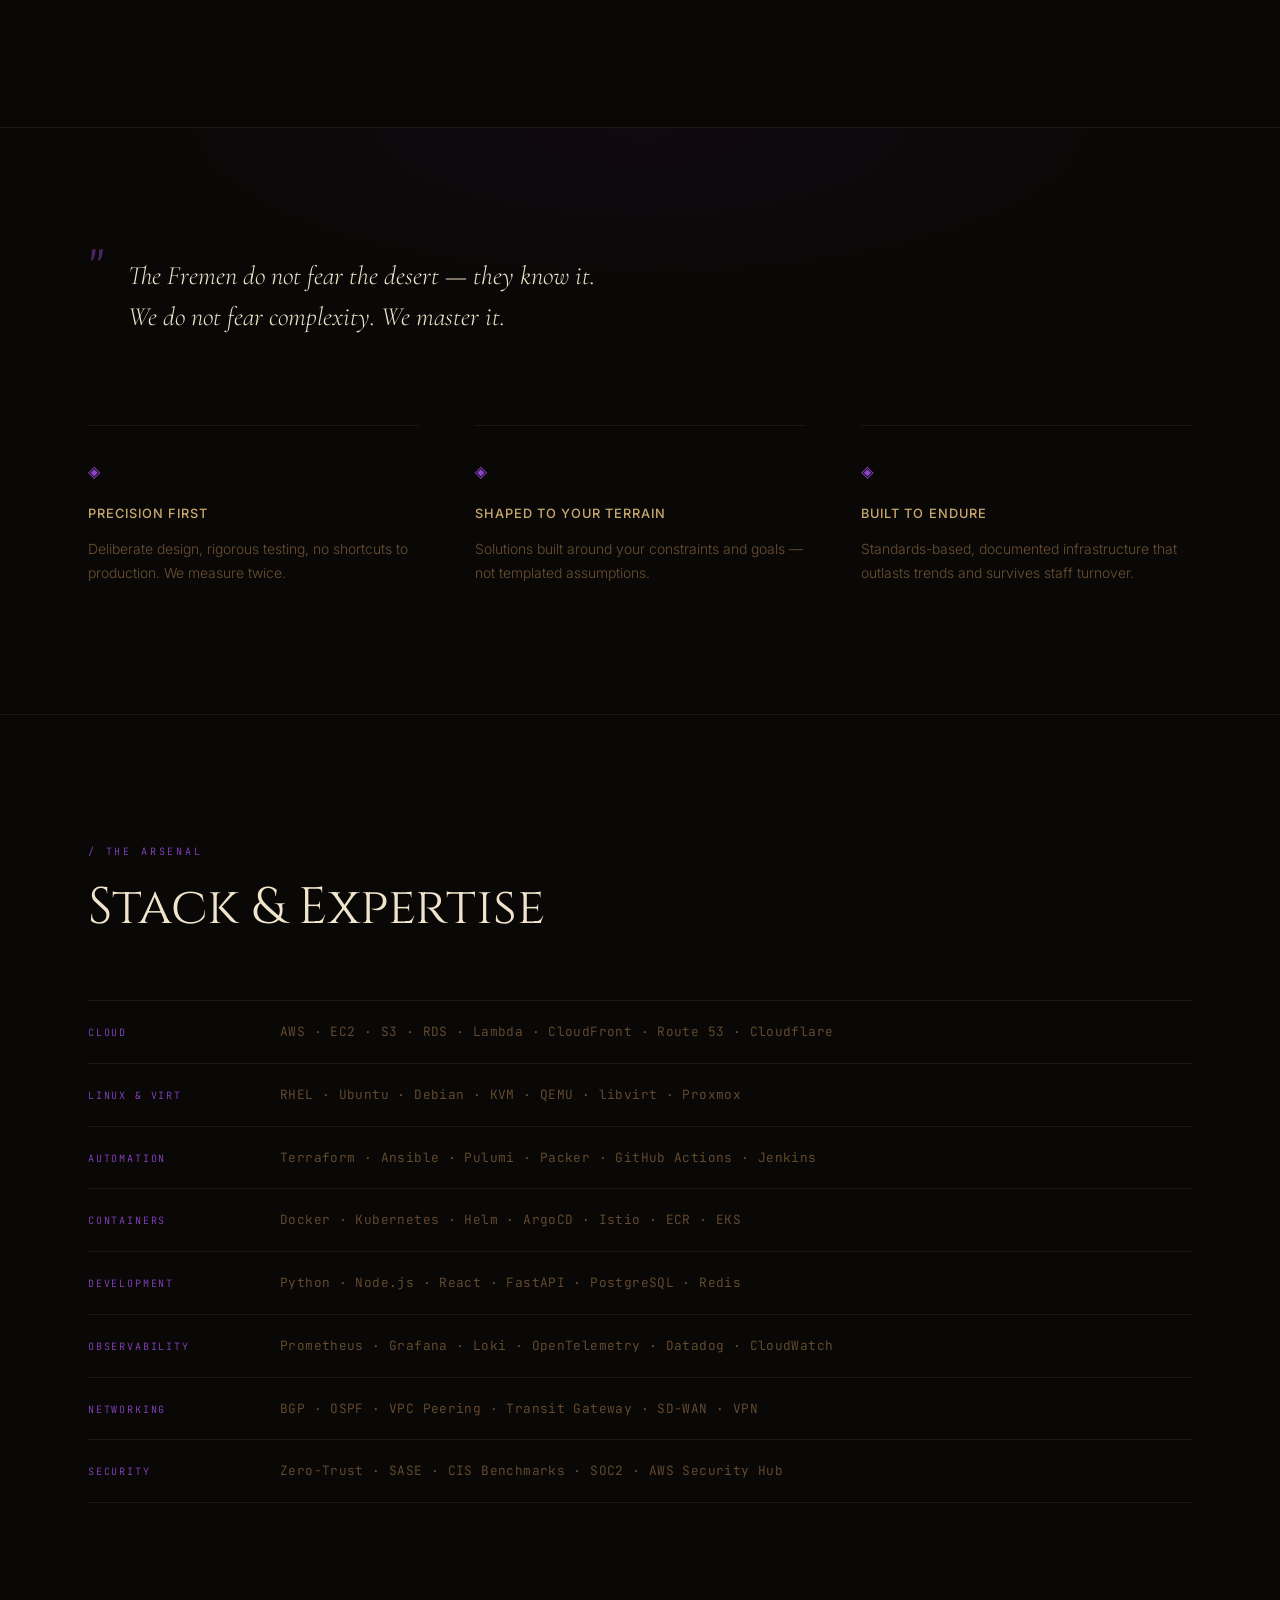
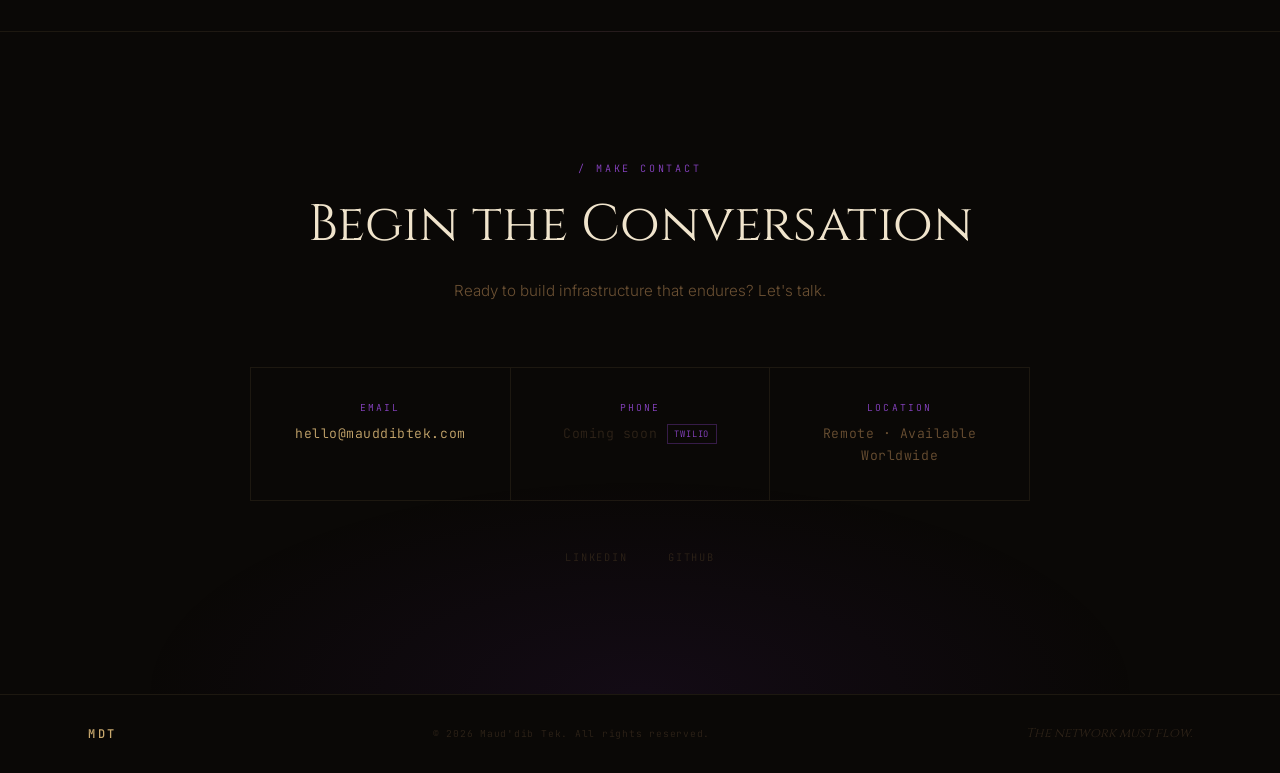
==== commit 171540d7: "Switch headings to Cinzel, rework hero title and CTA - Swap Cormorant Garamond → Cinzel for all head" ====
--- a/index.html
+++ b/index.html
@@ -11,7 +11,7 @@
   <link rel="icon" href="favicon.svg" type="image/svg+xml">
   <link rel="preconnect" href="https://fonts.googleapis.com">
   <link rel="preconnect" href="https://fonts.gstatic.com" crossorigin>
-  <link href="https://fonts.googleapis.com/css2?family=Cormorant+Garamond:ital,wght@0,300;0,400;0,500;1,300;1,400&family=Inter:wght@300;400;500&family=JetBrains+Mono:wght@300;400;500&display=swap" rel="stylesheet">
+  <link href="https://fonts.googleapis.com/css2?family=Cinzel:wght@400;500;600;700;800;900&family=Cormorant+Garamond:ital,wght@0,300;0,400;1,300;1,400&family=Inter:wght@300;400;500&family=JetBrains+Mono:wght@300;400;500&display=swap" rel="stylesheet">
   <link rel="stylesheet" href="style.css">
 </head>
 <body>
@@ -38,7 +38,8 @@
     <div class="hero-inner">
       <p class="hero-eyebrow">Cloud &amp; Network Engineering Consultants</p>
       <h1 class="hero-title">
-        The Network<br><em>Must Flow.</em>
+        <span class="title-sup">The Network</span>
+        <span class="title-main">Must Flow.</span>
       </h1>
       <p class="hero-sub">
         Infrastructure built to endure. Systems designed for the long desert crossing.
--- a/style.css
+++ b/style.css
@@ -36,9 +36,10 @@
   --accent-glow:  var(--spice-glow);
 
   /* Typography */
-  --serif:  'Cormorant Garamond', 'Georgia', serif;
-  --sans:   'Inter', system-ui, sans-serif;
-  --mono:   'JetBrains Mono', 'Courier New', monospace;
+  --serif:        'Cinzel', 'Georgia', serif;
+  --serif-italic: 'Cormorant Garamond', 'Georgia', serif;
+  --sans:         'Inter', system-ui, sans-serif;
+  --mono:         'JetBrains Mono', 'Courier New', monospace;
 
   /* Spacing */
   --gutter: clamp(1.5rem, 5vw, 3rem);
@@ -176,7 +177,7 @@
   font-size: 0.68rem;
   letter-spacing: 0.28em;
   text-transform: uppercase;
-  color: var(--spice-mid);
+  color: var(--spice-glow);
   margin-bottom: 2rem;
   opacity: 0;
   animation: fade-up 0.7s ease 0.2s forwards;
@@ -184,20 +185,28 @@
 
 .hero-title {
   font-family: var(--serif);
-  font-size: clamp(3.25rem, 9vw, 7.5rem);
-  font-weight: 300;
-  line-height: 1.0;
-  letter-spacing: -0.01em;
-  color: var(--text-hi);
-  margin-bottom: 2rem;
+  line-height: 0.95;
+  margin-bottom: 2.5rem;
   opacity: 0;
   animation: fade-up 0.7s ease 0.4s forwards;
 }
 
-.hero-title em {
-  font-style: italic;
-  color: var(--sand-06);
-  text-shadow: 0 0 60px rgba(201, 169, 110, 0.25);
+.title-sup {
+  display: block;
+  font-size: clamp(1.4rem, 4.5vw, 3.5rem);
+  font-weight: 400;
+  letter-spacing: 0.12em;
+  color: var(--text-mid);
+  margin-bottom: 0.15em;
+}
+
+.title-main {
+  display: block;
+  font-size: clamp(3.8rem, 12vw, 10.5rem);
+  font-weight: 900;
+  letter-spacing: -0.02em;
+  color: var(--text-hi);
+  text-shadow: 0 0 80px rgba(168, 85, 247, 0.18);
 }
 
 .hero-sub {
@@ -212,24 +221,47 @@
 .btn-primary {
   display: inline-flex;
   align-items: center;
-  gap: 0.6rem;
-  font-family: var(--mono);
-  font-size: 0.72rem;
-  letter-spacing: 0.2em;
+  gap: 0.75rem;
+  font-family: var(--mono);
+  font-size: 0.7rem;
+  letter-spacing: 0.25em;
   text-transform: uppercase;
   color: var(--sand-06);
-  border: 1px solid rgba(201, 169, 110, 0.35);
-  padding: 0.9rem 1.8rem;
-  transition: background 0.25s, border-color 0.25s, box-shadow 0.25s, gap 0.2s;
+  position: relative;
+  padding: 0.65rem 0;
   opacity: 0;
   animation: fade-up 0.7s ease 0.8s forwards;
+  transition: color 0.25s, gap 0.2s;
+}
+
+.btn-primary::before,
+.btn-primary::after {
+  content: '';
+  position: absolute;
+  left: 0; right: 0;
+  height: 1px;
+  transition: background 0.3s, box-shadow 0.3s;
+}
+
+.btn-primary::before {
+  top: 0;
+  background: rgba(201, 169, 110, 0.3);
+}
+
+.btn-primary::after {
+  bottom: 0;
+  background: rgba(201, 169, 110, 0.3);
 }
 
 .btn-primary:hover {
-  background: rgba(201, 169, 110, 0.07);
-  border-color: rgba(201, 169, 110, 0.6);
-  box-shadow: 0 0 24px rgba(201, 169, 110, 0.08);
-  gap: 0.9rem;
+  color: var(--sand-08);
+  gap: 1.1rem;
+}
+
+.btn-primary:hover::before,
+.btn-primary:hover::after {
+  background: var(--spice-glow);
+  box-shadow: 0 0 10px rgba(168, 85, 247, 0.35);
 }
 
 /* Hero coordinates */
@@ -290,7 +322,7 @@
 .scroll-fill {
   width: 100%;
   height: 100%;
-  background: var(--sand-05);
+  background: var(--spice-mid);
   transform: translateX(-100%);
   animation: scan 2.5s ease-in-out infinite 2s;
 }
@@ -363,11 +395,12 @@
 
 .service-card h3 {
   font-family: var(--serif);
-  font-size: 1.4rem;
-  font-weight: 400;
+  font-size: 1.35rem;
+  font-weight: 600;
   color: var(--text-hi);
   margin-bottom: 1rem;
   line-height: 1.2;
+  letter-spacing: 0.04em;
 }
 
 .service-card p {
@@ -427,7 +460,7 @@
 }
 
 blockquote {
-  font-family: var(--serif);
+  font-family: var(--serif-italic);
   font-size: clamp(1.2rem, 2.5vw, 1.65rem);
   font-style: italic;
   font-weight: 300;
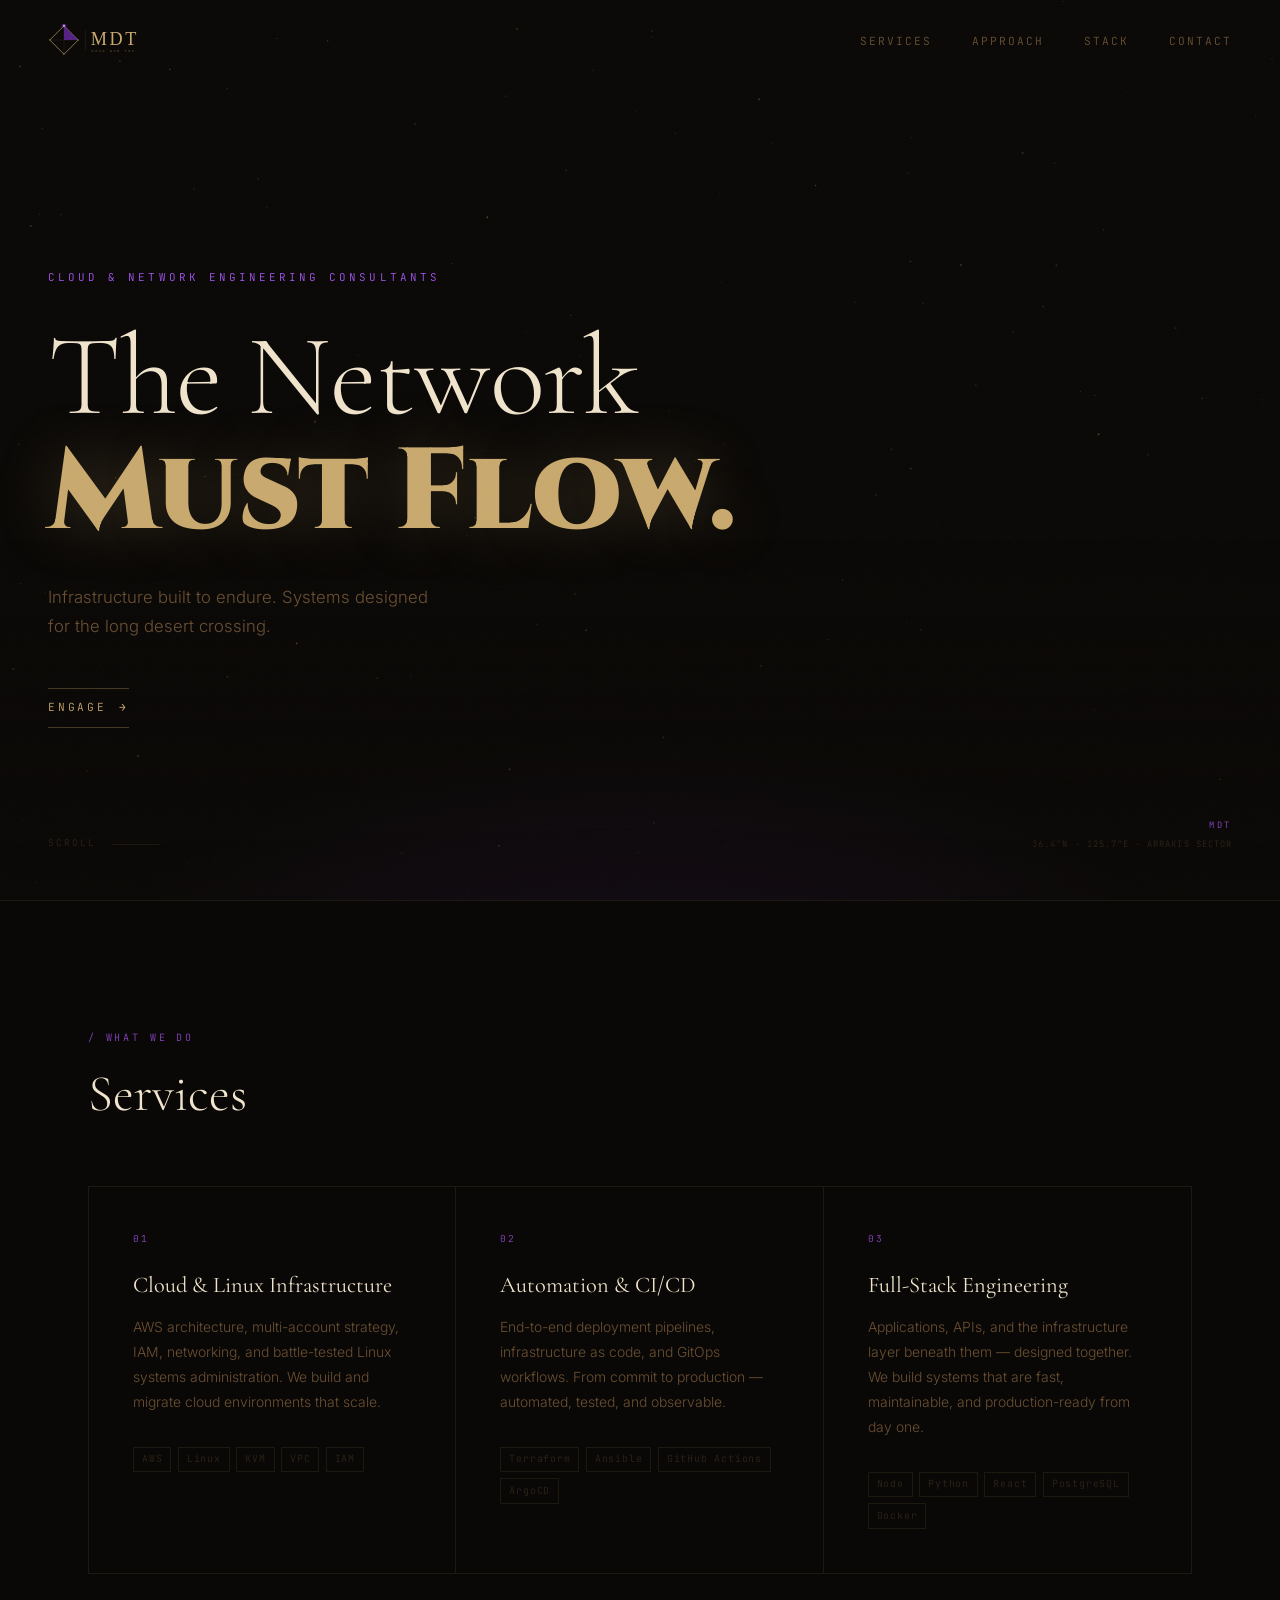
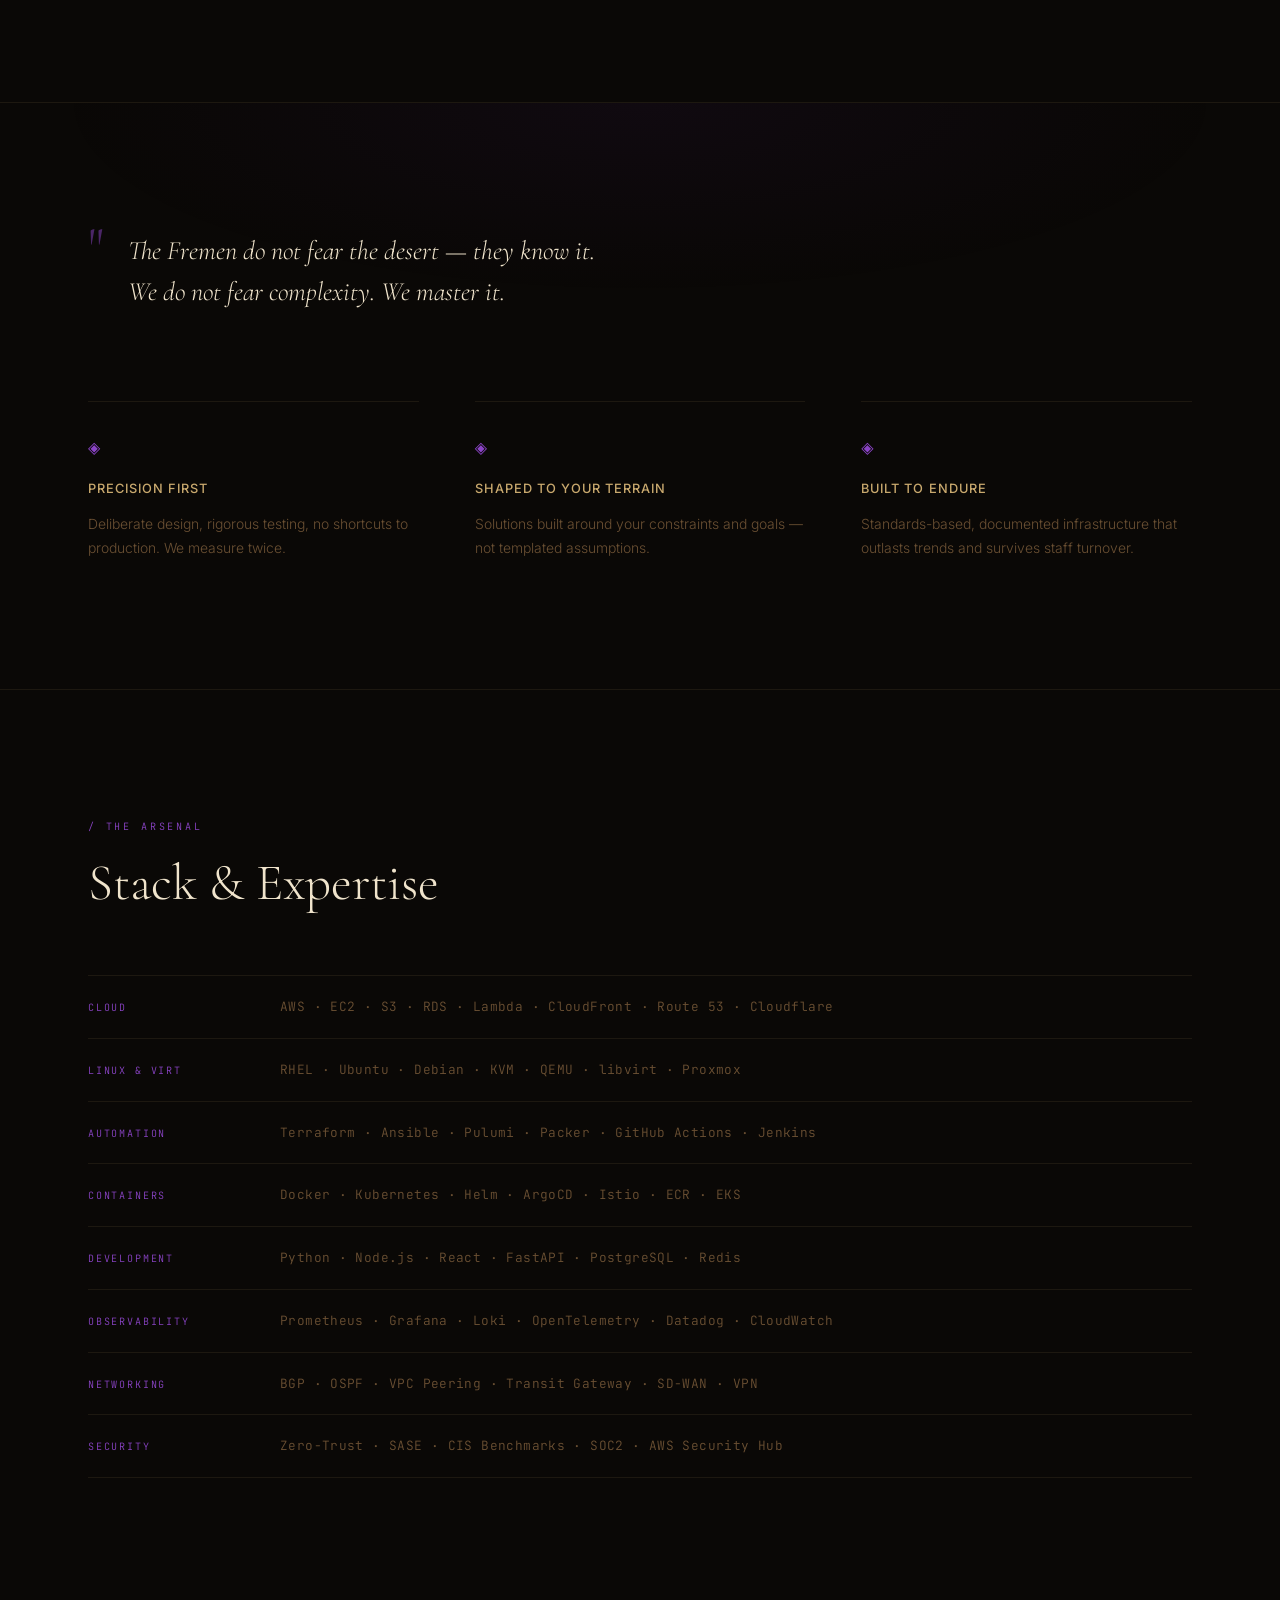
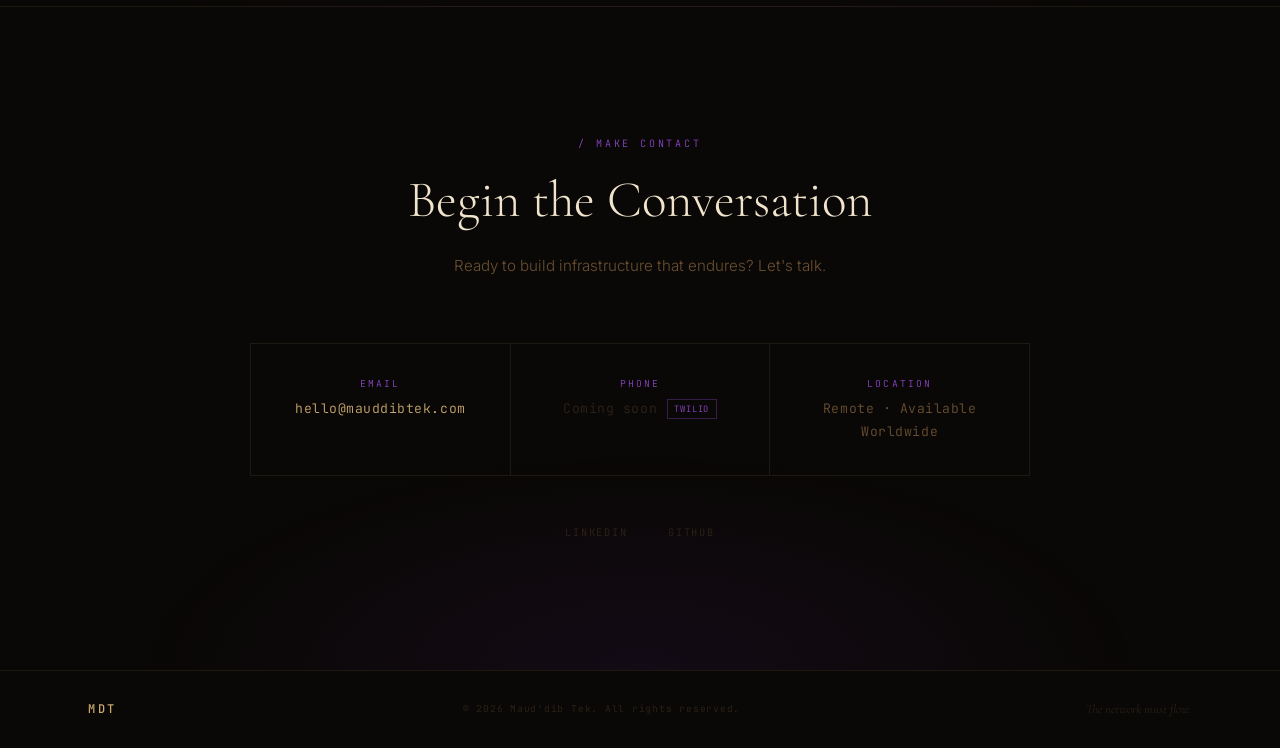
==== commit 571fa682: "Cinzel weight-900 on Must Flow only, Cormorant everywhere else" ====
--- a/index.html
+++ b/index.html
@@ -11,7 +11,7 @@
   <link rel="icon" href="favicon.svg" type="image/svg+xml">
   <link rel="preconnect" href="https://fonts.googleapis.com">
   <link rel="preconnect" href="https://fonts.gstatic.com" crossorigin>
-  <link href="https://fonts.googleapis.com/css2?family=Cinzel:wght@400;500;600;700;800;900&family=Cormorant+Garamond:ital,wght@0,300;0,400;1,300;1,400&family=Inter:wght@300;400;500&family=JetBrains+Mono:wght@300;400;500&display=swap" rel="stylesheet">
+  <link href="https://fonts.googleapis.com/css2?family=Cinzel:wght@700;900&family=Cormorant+Garamond:ital,wght@0,300;0,400;0,500;1,300;1,400&family=Inter:wght@300;400;500&family=JetBrains+Mono:wght@300;400;500&display=swap" rel="stylesheet">
   <link rel="stylesheet" href="style.css">
 </head>
 <body>
@@ -38,8 +38,7 @@
     <div class="hero-inner">
       <p class="hero-eyebrow">Cloud &amp; Network Engineering Consultants</p>
       <h1 class="hero-title">
-        <span class="title-sup">The Network</span>
-        <span class="title-main">Must Flow.</span>
+        The Network<br><em>Must Flow.</em>
       </h1>
       <p class="hero-sub">
         Infrastructure built to endure. Systems designed for the long desert crossing.
--- a/style.css
+++ b/style.css
@@ -36,10 +36,9 @@
   --accent-glow:  var(--spice-glow);
 
   /* Typography */
-  --serif:        'Cinzel', 'Georgia', serif;
-  --serif-italic: 'Cormorant Garamond', 'Georgia', serif;
-  --sans:         'Inter', system-ui, sans-serif;
-  --mono:         'JetBrains Mono', 'Courier New', monospace;
+  --serif:  'Cormorant Garamond', 'Georgia', serif;
+  --sans:   'Inter', system-ui, sans-serif;
+  --mono:   'JetBrains Mono', 'Courier New', monospace;
 
   /* Spacing */
   --gutter: clamp(1.5rem, 5vw, 3rem);
@@ -185,28 +184,22 @@
 
 .hero-title {
   font-family: var(--serif);
-  line-height: 0.95;
-  margin-bottom: 2.5rem;
+  font-size: clamp(3.25rem, 9vw, 7.5rem);
+  font-weight: 300;
+  line-height: 1.0;
+  letter-spacing: -0.01em;
+  color: var(--text-hi);
+  margin-bottom: 2rem;
   opacity: 0;
   animation: fade-up 0.7s ease 0.4s forwards;
 }
 
-.title-sup {
-  display: block;
-  font-size: clamp(1.4rem, 4.5vw, 3.5rem);
-  font-weight: 400;
-  letter-spacing: 0.12em;
-  color: var(--text-mid);
-  margin-bottom: 0.15em;
-}
-
-.title-main {
-  display: block;
-  font-size: clamp(3.8rem, 12vw, 10.5rem);
+.hero-title em {
+  font-family: 'Cinzel', serif;
+  font-style: normal;
   font-weight: 900;
-  letter-spacing: -0.02em;
-  color: var(--text-hi);
-  text-shadow: 0 0 80px rgba(168, 85, 247, 0.18);
+  color: var(--sand-06);
+  text-shadow: 0 0 60px rgba(201, 169, 110, 0.25);
 }
 
 .hero-sub {
@@ -395,12 +388,11 @@
 
 .service-card h3 {
   font-family: var(--serif);
-  font-size: 1.35rem;
-  font-weight: 600;
+  font-size: 1.4rem;
+  font-weight: 400;
   color: var(--text-hi);
   margin-bottom: 1rem;
   line-height: 1.2;
-  letter-spacing: 0.04em;
 }
 
 .service-card p {
@@ -460,7 +452,7 @@
 }
 
 blockquote {
-  font-family: var(--serif-italic);
+  font-family: var(--serif);
   font-size: clamp(1.2rem, 2.5vw, 1.65rem);
   font-style: italic;
   font-weight: 300;
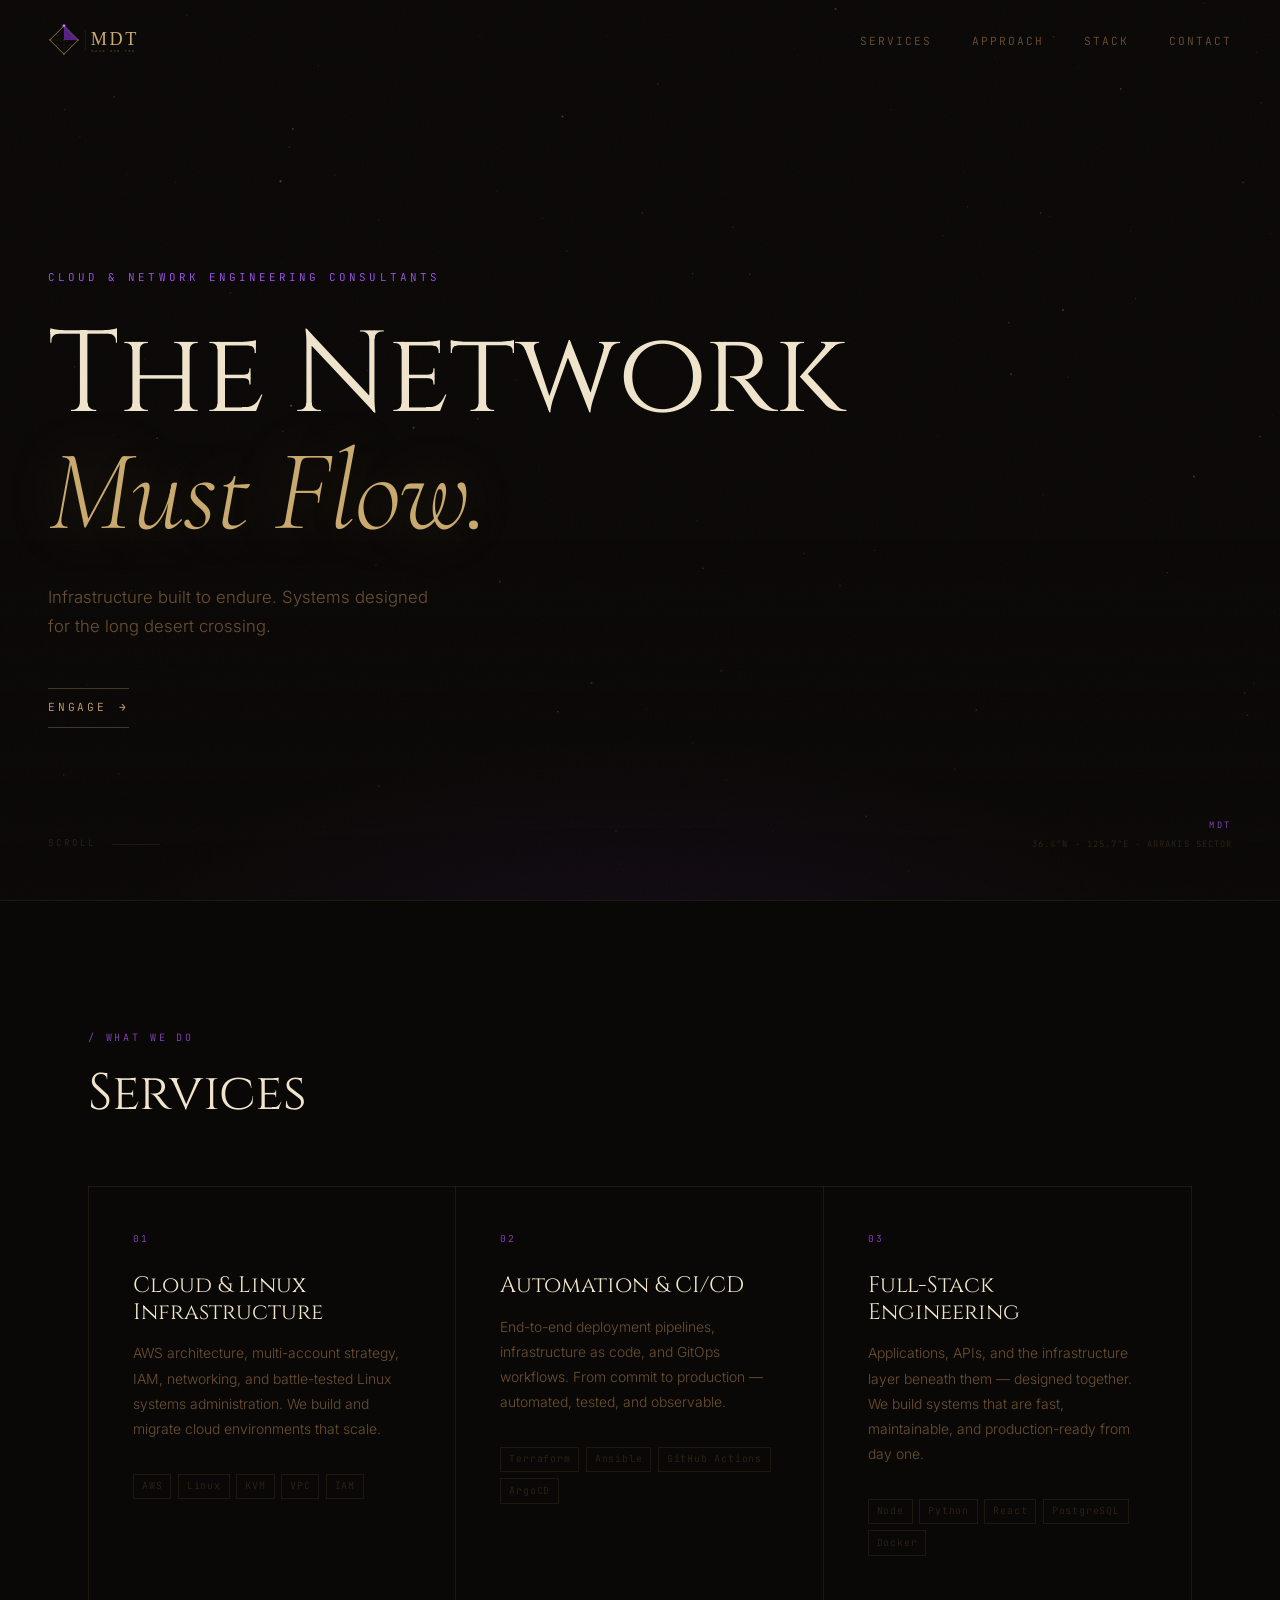
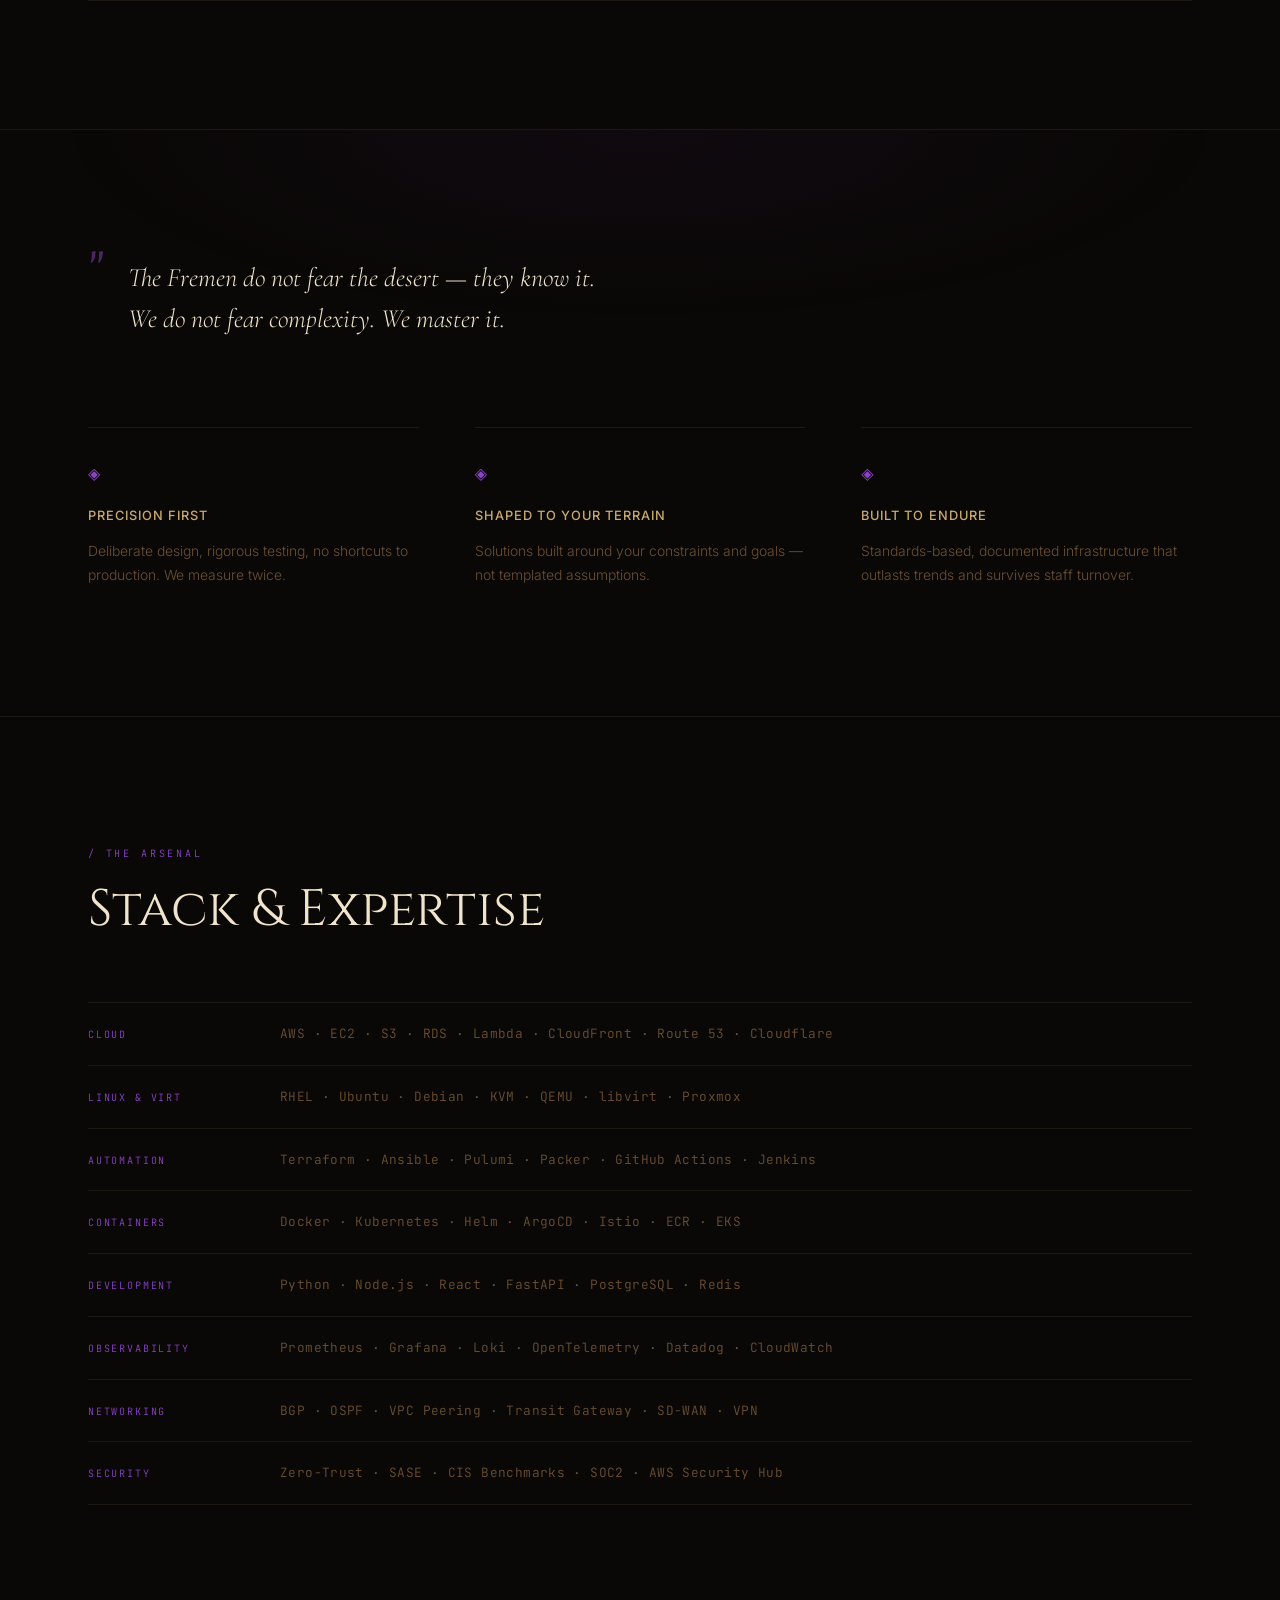
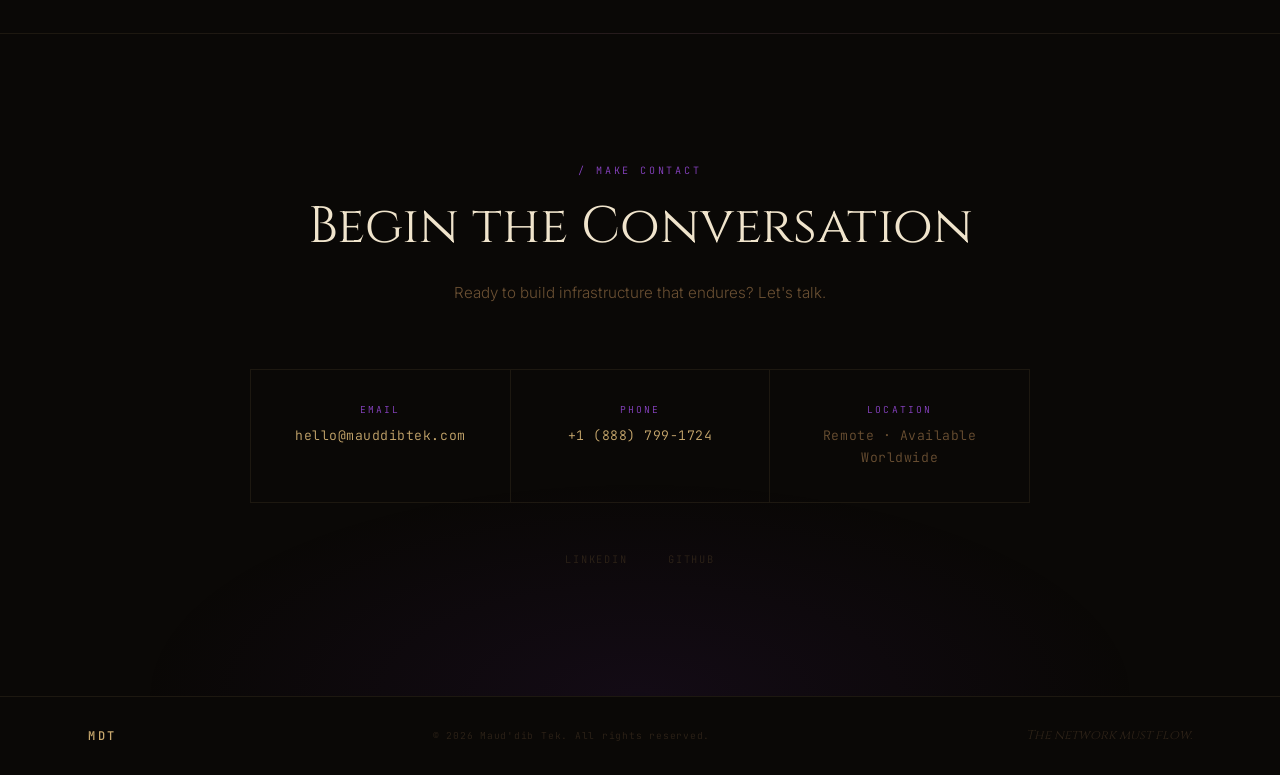
==== commit a22ff72a: "Add Twilio phone number to contact section" ====
--- a/index.html
+++ b/index.html
@@ -194,10 +194,7 @@
         <div class="contact-divider" aria-hidden="true"></div>
         <div class="contact-item">
           <span class="contact-label">Phone</span>
-          <a href="tel:+10000000000" class="contact-val contact-soon">
-            Coming soon
-            <span class="soon-tag">Twilio</span>
-          </a>
+          <a href="tel:+18887991724" class="contact-val">+1 (888) 799-1724</a>
         </div>
         <div class="contact-divider" aria-hidden="true"></div>
         <div class="contact-item">
--- a/style.css
+++ b/style.css
@@ -36,7 +36,7 @@
   --accent-glow:  var(--spice-glow);
 
   /* Typography */
-  --serif:  'Cormorant Garamond', 'Georgia', serif;
+  --serif:  'Cinzel', 'Georgia', serif;
   --sans:   'Inter', system-ui, sans-serif;
   --mono:   'JetBrains Mono', 'Courier New', monospace;
 
@@ -195,9 +195,9 @@
 }
 
 .hero-title em {
-  font-family: 'Cinzel', serif;
-  font-style: normal;
-  font-weight: 900;
+  font-family: 'Cormorant Garamond', serif;
+  font-style: italic;
+  font-weight: 300;
   color: var(--sand-06);
   text-shadow: 0 0 60px rgba(201, 169, 110, 0.25);
 }
@@ -452,7 +452,7 @@
 }
 
 blockquote {
-  font-family: var(--serif);
+  font-family: 'Cormorant Garamond', serif;
   font-size: clamp(1.2rem, 2.5vw, 1.65rem);
   font-style: italic;
   font-weight: 300;
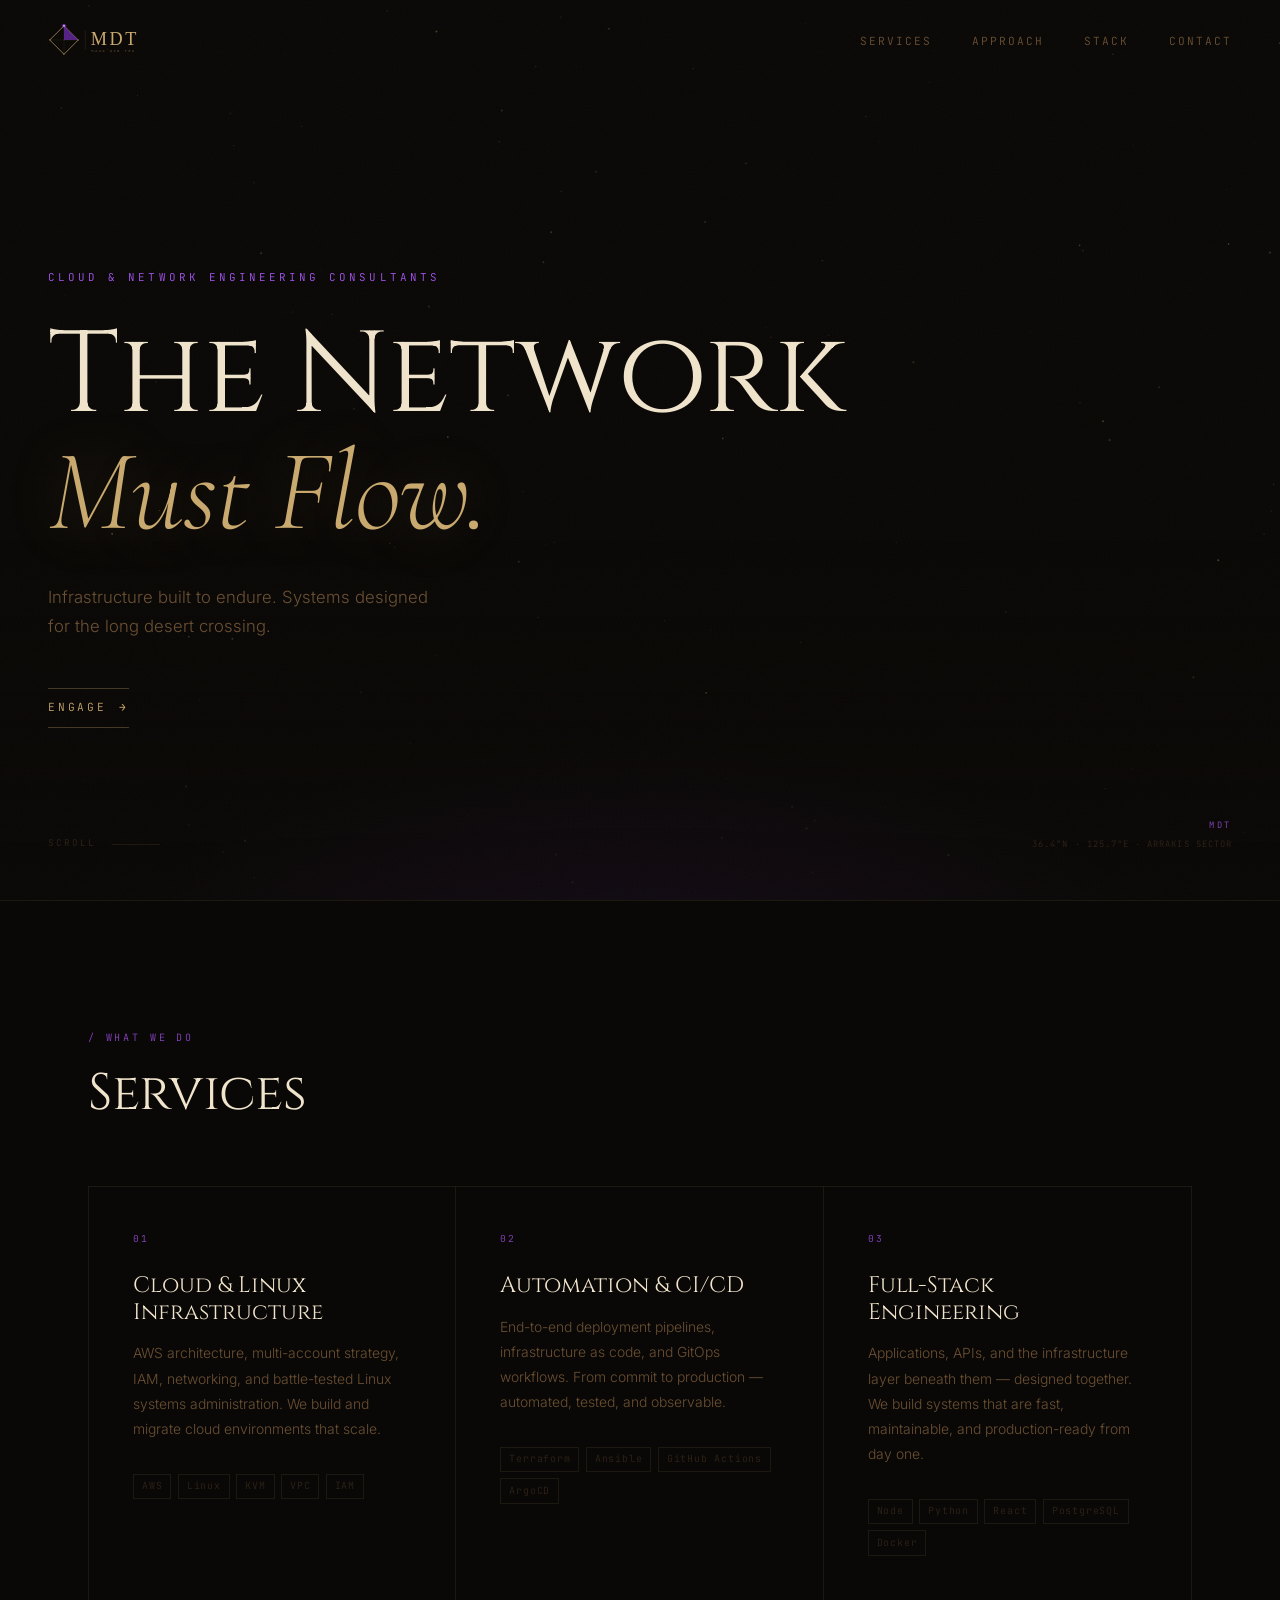
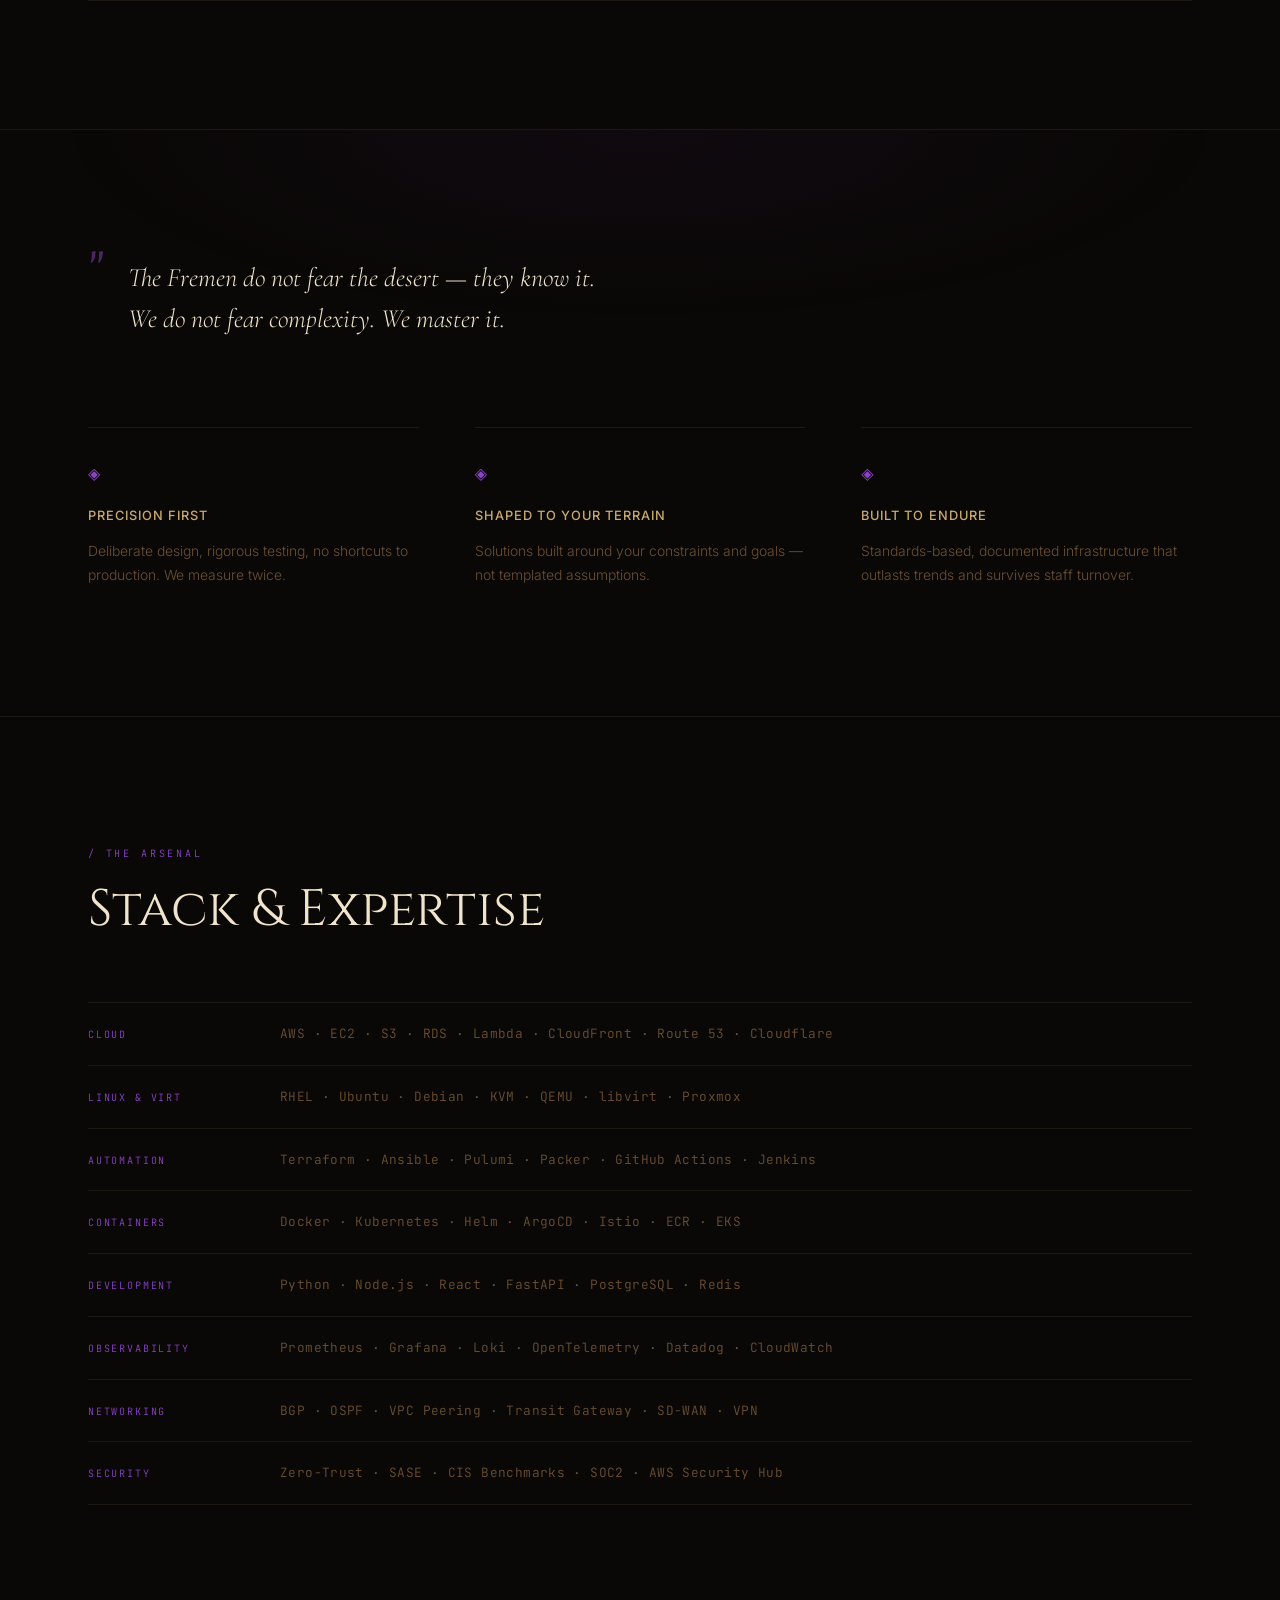
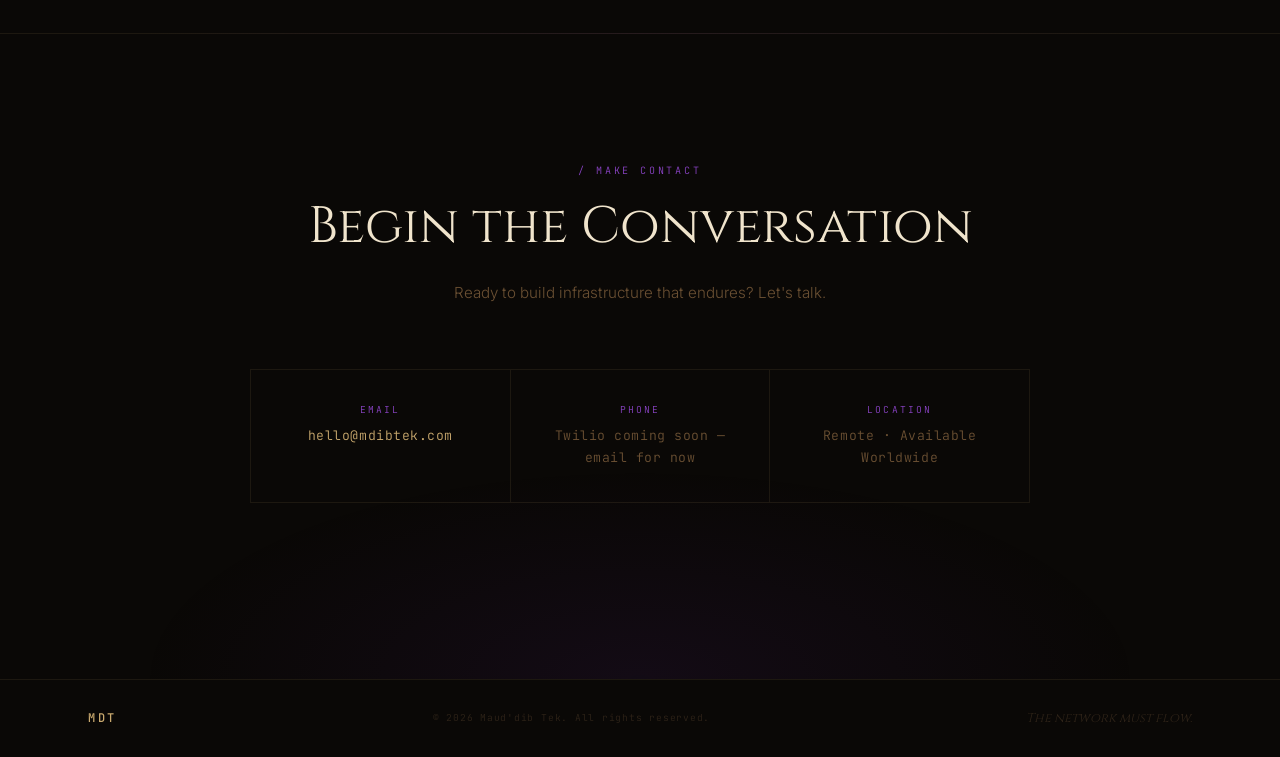
==== commit d561fea6: "Mobile menu, contact cleanup, and remove tracked letterhead - Add hamburger toggle for <=600px viewp" ====
--- a/index.html
+++ b/index.html
@@ -24,7 +24,12 @@
       <a href="#" class="nav-logo" aria-label="MDT home">
         <img src="logo.svg" alt="MDT — Maud'dib Tek" class="nav-logo-img" height="36">
       </a>
-      <ul class="nav-links" role="list">
+      <button id="nav-toggle" class="nav-toggle" aria-label="Open menu" aria-expanded="false" aria-controls="nav-links">
+        <span class="nav-toggle-bar"></span>
+        <span class="nav-toggle-bar"></span>
+        <span class="nav-toggle-bar"></span>
+      </button>
+      <ul id="nav-links" class="nav-links" role="list">
         <li><a href="#services">Services</a></li>
         <li><a href="#approach">Approach</a></li>
         <li><a href="#stack">Stack</a></li>
@@ -189,23 +194,18 @@
       <div class="contact-block reveal">
         <div class="contact-item">
           <span class="contact-label">Email</span>
-          <a href="mailto:hello@mauddibtek.com" class="contact-val">hello@mauddibtek.com</a>
+          <a href="mailto:hello@mdibtek.com" class="contact-val">hello@mdibtek.com</a>
         </div>
         <div class="contact-divider" aria-hidden="true"></div>
         <div class="contact-item">
           <span class="contact-label">Phone</span>
-          <a href="tel:+18887991724" class="contact-val">+1 (888) 799-1724</a>
+          <span class="contact-val contact-plain">Twilio coming soon — email for now</span>
         </div>
         <div class="contact-divider" aria-hidden="true"></div>
         <div class="contact-item">
           <span class="contact-label">Location</span>
           <span class="contact-val contact-plain">Remote · Available Worldwide</span>
         </div>
-      </div>
-
-      <div class="contact-links reveal">
-        <a href="#" class="contact-link" aria-label="LinkedIn">LinkedIn</a>
-        <a href="#" class="contact-link" aria-label="GitHub">GitHub</a>
       </div>
     </div>
   </section>
--- a/style.css
+++ b/style.css
@@ -148,6 +148,41 @@
 
 .nav-links a:hover { color: var(--sand-06); }
 
+/* Mobile hamburger toggle */
+.nav-toggle {
+  display: none;
+  background: none;
+  border: 0;
+  padding: 0.5rem;
+  cursor: pointer;
+  width: 40px;
+  height: 40px;
+  flex-direction: column;
+  align-items: center;
+  justify-content: center;
+  gap: 5px;
+}
+
+.nav-toggle-bar {
+  display: block;
+  width: 22px;
+  height: 1.5px;
+  background: var(--sand-06);
+  transition: transform 0.3s ease, opacity 0.2s ease, background 0.2s;
+}
+
+.nav-toggle:hover .nav-toggle-bar { background: var(--spice-glow); }
+
+.nav-toggle[aria-expanded="true"] .nav-toggle-bar:nth-child(1) {
+  transform: translateY(6.5px) rotate(45deg);
+}
+.nav-toggle[aria-expanded="true"] .nav-toggle-bar:nth-child(2) {
+  opacity: 0;
+}
+.nav-toggle[aria-expanded="true"] .nav-toggle-bar:nth-child(3) {
+  transform: translateY(-6.5px) rotate(-45deg);
+}
+
 /* ══════════════════════════════════════════════════════
    HERO
    ══════════════════════════════════════════════════════ */
@@ -611,42 +646,6 @@
 a.contact-val:hover { color: var(--sand-08); }
 
 .contact-plain { color: var(--text-lo); cursor: default; }
-
-.contact-soon {
-  display: flex;
-  align-items: center;
-  justify-content: center;
-  gap: 0.6rem;
-  color: var(--text-dim);
-  cursor: default;
-}
-
-.soon-tag {
-  font-family: var(--mono);
-  font-size: 0.55rem;
-  letter-spacing: 0.1em;
-  text-transform: uppercase;
-  color: var(--spice-mid);
-  border: 1px solid rgba(139, 68, 199, 0.35);
-  padding: 0.1rem 0.4rem;
-}
-
-.contact-links {
-  display: flex;
-  justify-content: center;
-  gap: 2.5rem;
-}
-
-.contact-link {
-  font-family: var(--mono);
-  font-size: 0.65rem;
-  letter-spacing: 0.18em;
-  text-transform: uppercase;
-  color: var(--text-dim);
-  transition: color 0.2s;
-}
-
-.contact-link:hover { color: var(--sand-06); }
 
 /* ══════════════════════════════════════════════════════
    FOOTER
@@ -757,14 +756,48 @@
     text-align: left;
   }
   .contact-divider { width: 100%; height: 1px; }
-  .contact-soon { justify-content: flex-start; }
 
   .footer-inner { flex-direction: column; text-align: center; gap: 0.5rem; }
   .footer-tag { display: none; }
 }
 
 @media (max-width: 600px) {
-  .nav-links { display: none; }
+  .nav-toggle { display: flex; }
+
+  .nav-links {
+    position: absolute;
+    top: 100%;
+    left: 0;
+    right: 0;
+    flex-direction: column;
+    gap: 0;
+    background: rgba(10, 8, 6, 0.96);
+    backdrop-filter: blur(16px);
+    -webkit-backdrop-filter: blur(16px);
+    border-top: 1px solid var(--border);
+    border-bottom: 1px solid var(--border);
+    padding: 0.5rem 0;
+    transform: translateY(-8px);
+    opacity: 0;
+    pointer-events: none;
+    transition: opacity 0.25s ease, transform 0.25s ease;
+  }
+
+  .nav-links.open {
+    opacity: 1;
+    transform: translateY(0);
+    pointer-events: auto;
+  }
+
+  .nav-links li {
+    width: 100%;
+  }
+
+  .nav-links a {
+    display: block;
+    padding: 0.85rem var(--gutter);
+    font-size: 0.75rem;
+  }
 
   .approach-quote { padding-left: 1.75rem; }
 
@@ -772,6 +805,23 @@
 
   .stack-row { grid-template-columns: 1fr; gap: 0.25rem; }
   .stack-cat { color: var(--spice-mid); }
+}
+
+/* ── Reduced motion ── */
+@media (prefers-reduced-motion: reduce) {
+  *, *::before, *::after {
+    animation-duration: 0.001ms !important;
+    animation-iteration-count: 1 !important;
+    transition-duration: 0.001ms !important;
+    scroll-behavior: auto !important;
+  }
+
+  #sand-canvas { display: none; }
+
+  .reveal {
+    opacity: 1 !important;
+    transform: none !important;
+  }
 }
 
 /* ── Focus styles ── */
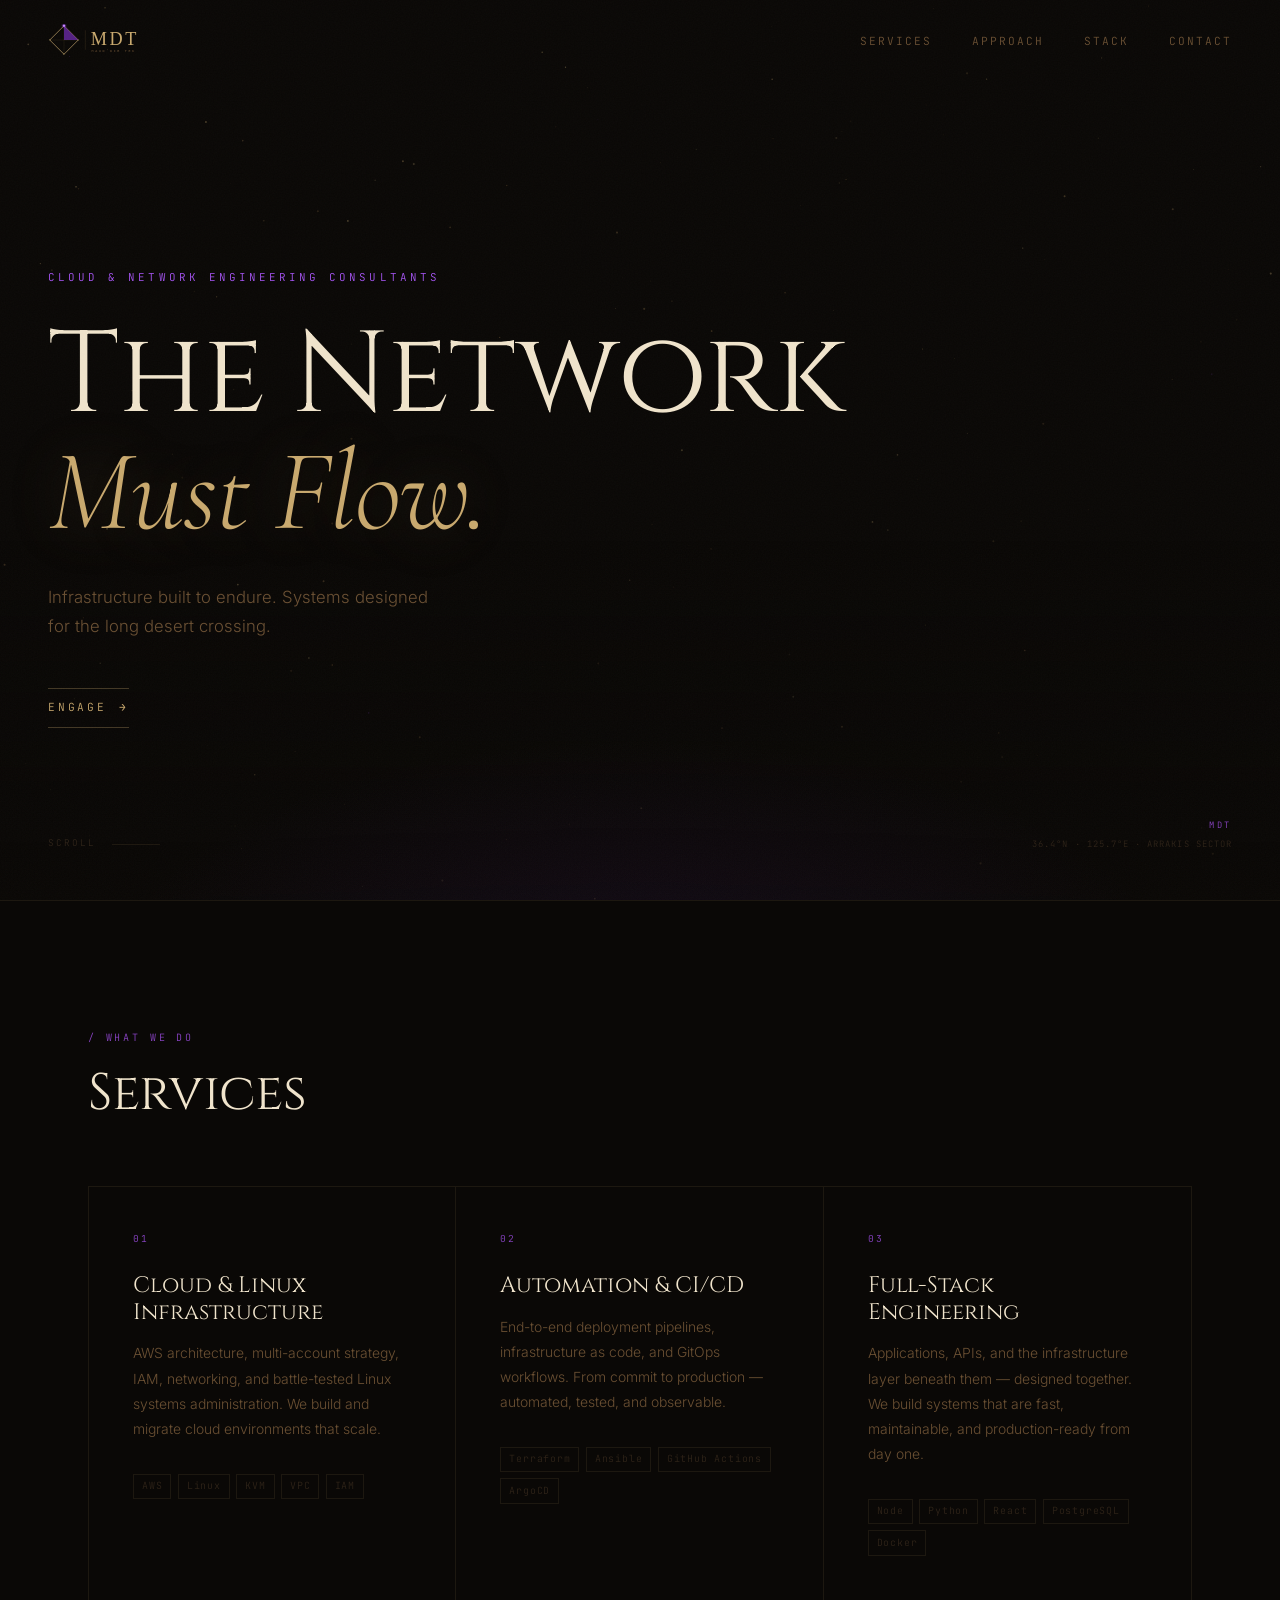
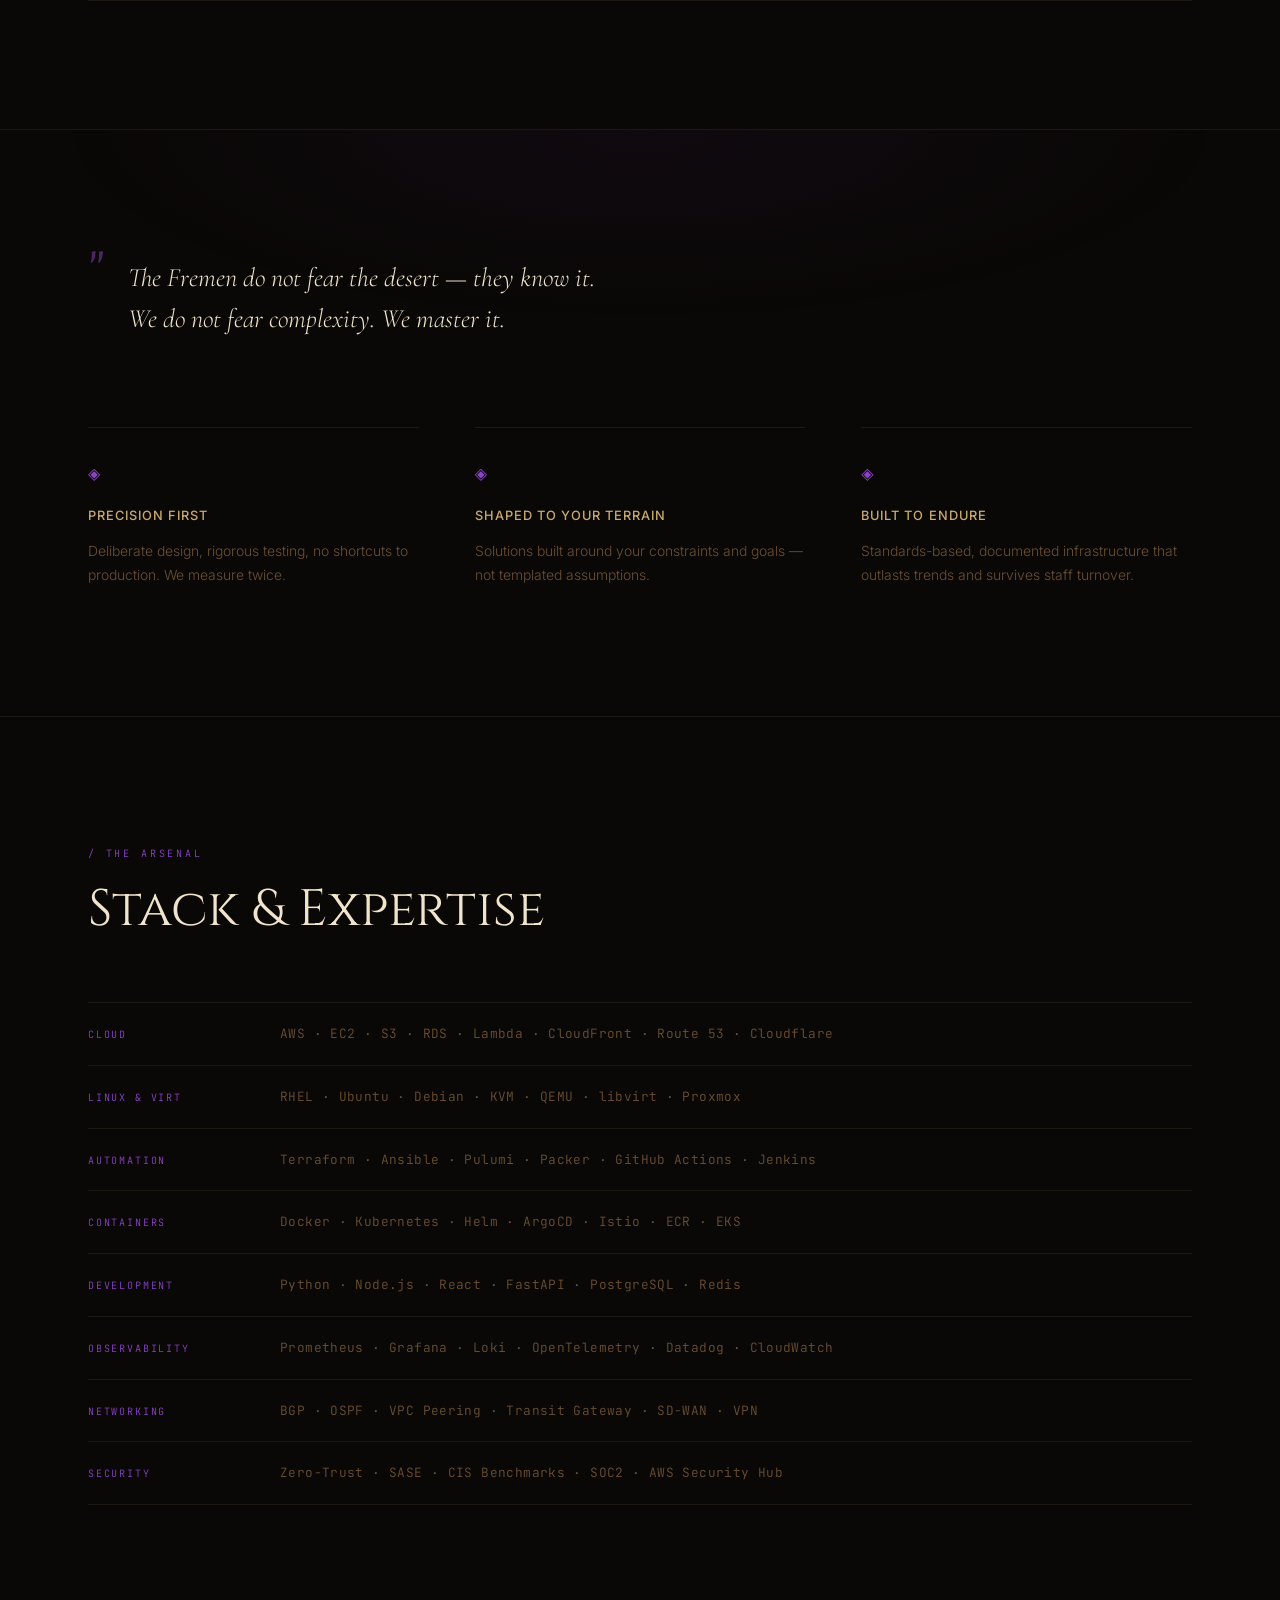
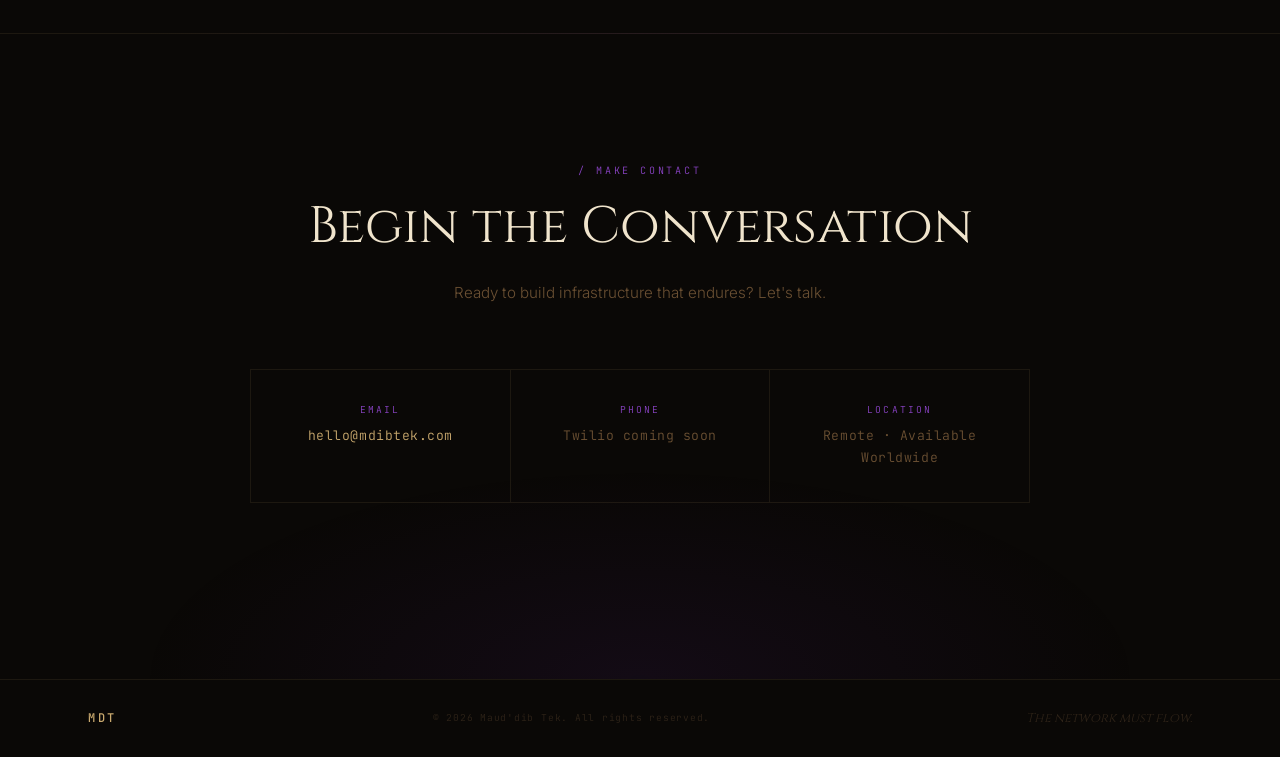
==== commit f5d84197: "Shorten phone placeholder to 'Twilio coming soon'" ====
--- a/index.html
+++ b/index.html
@@ -199,7 +199,7 @@
         <div class="contact-divider" aria-hidden="true"></div>
         <div class="contact-item">
           <span class="contact-label">Phone</span>
-          <span class="contact-val contact-plain">Twilio coming soon — email for now</span>
+          <span class="contact-val contact-plain">Twilio coming soon</span>
         </div>
         <div class="contact-divider" aria-hidden="true"></div>
         <div class="contact-item">
